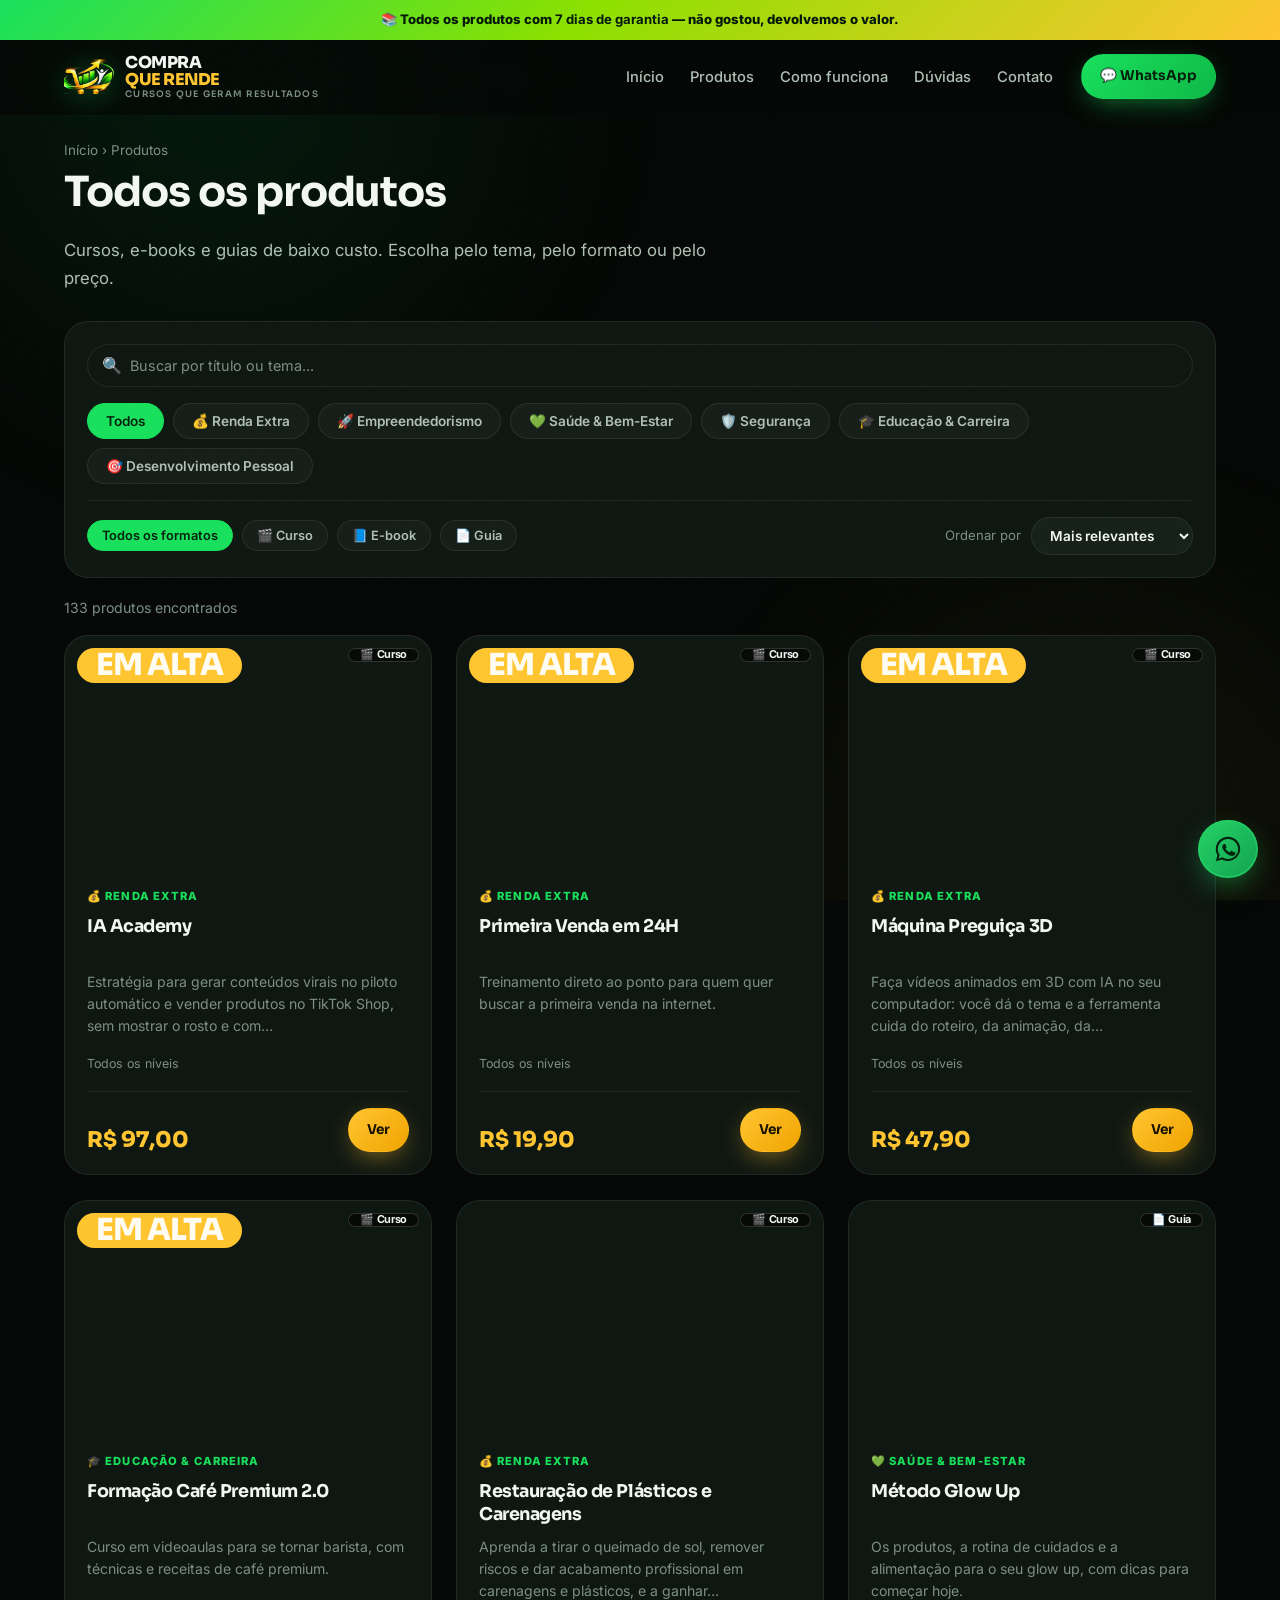
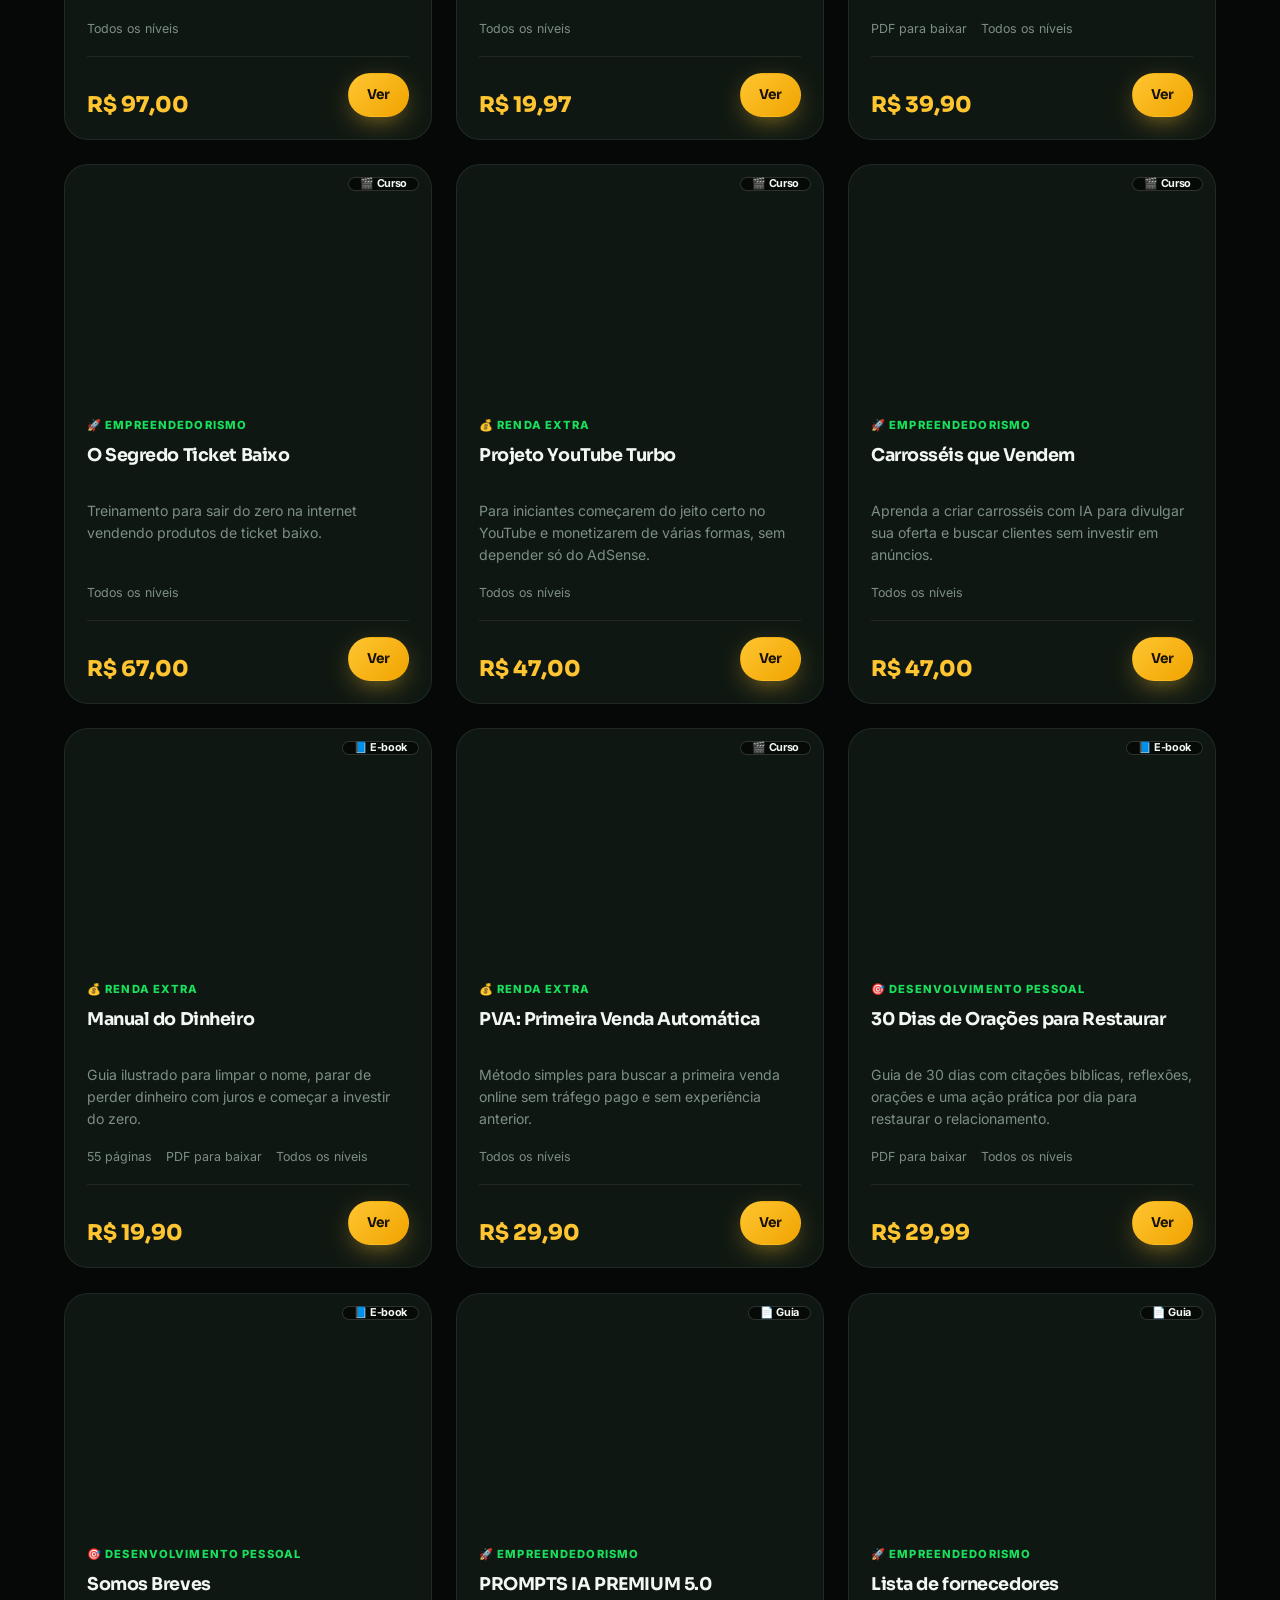
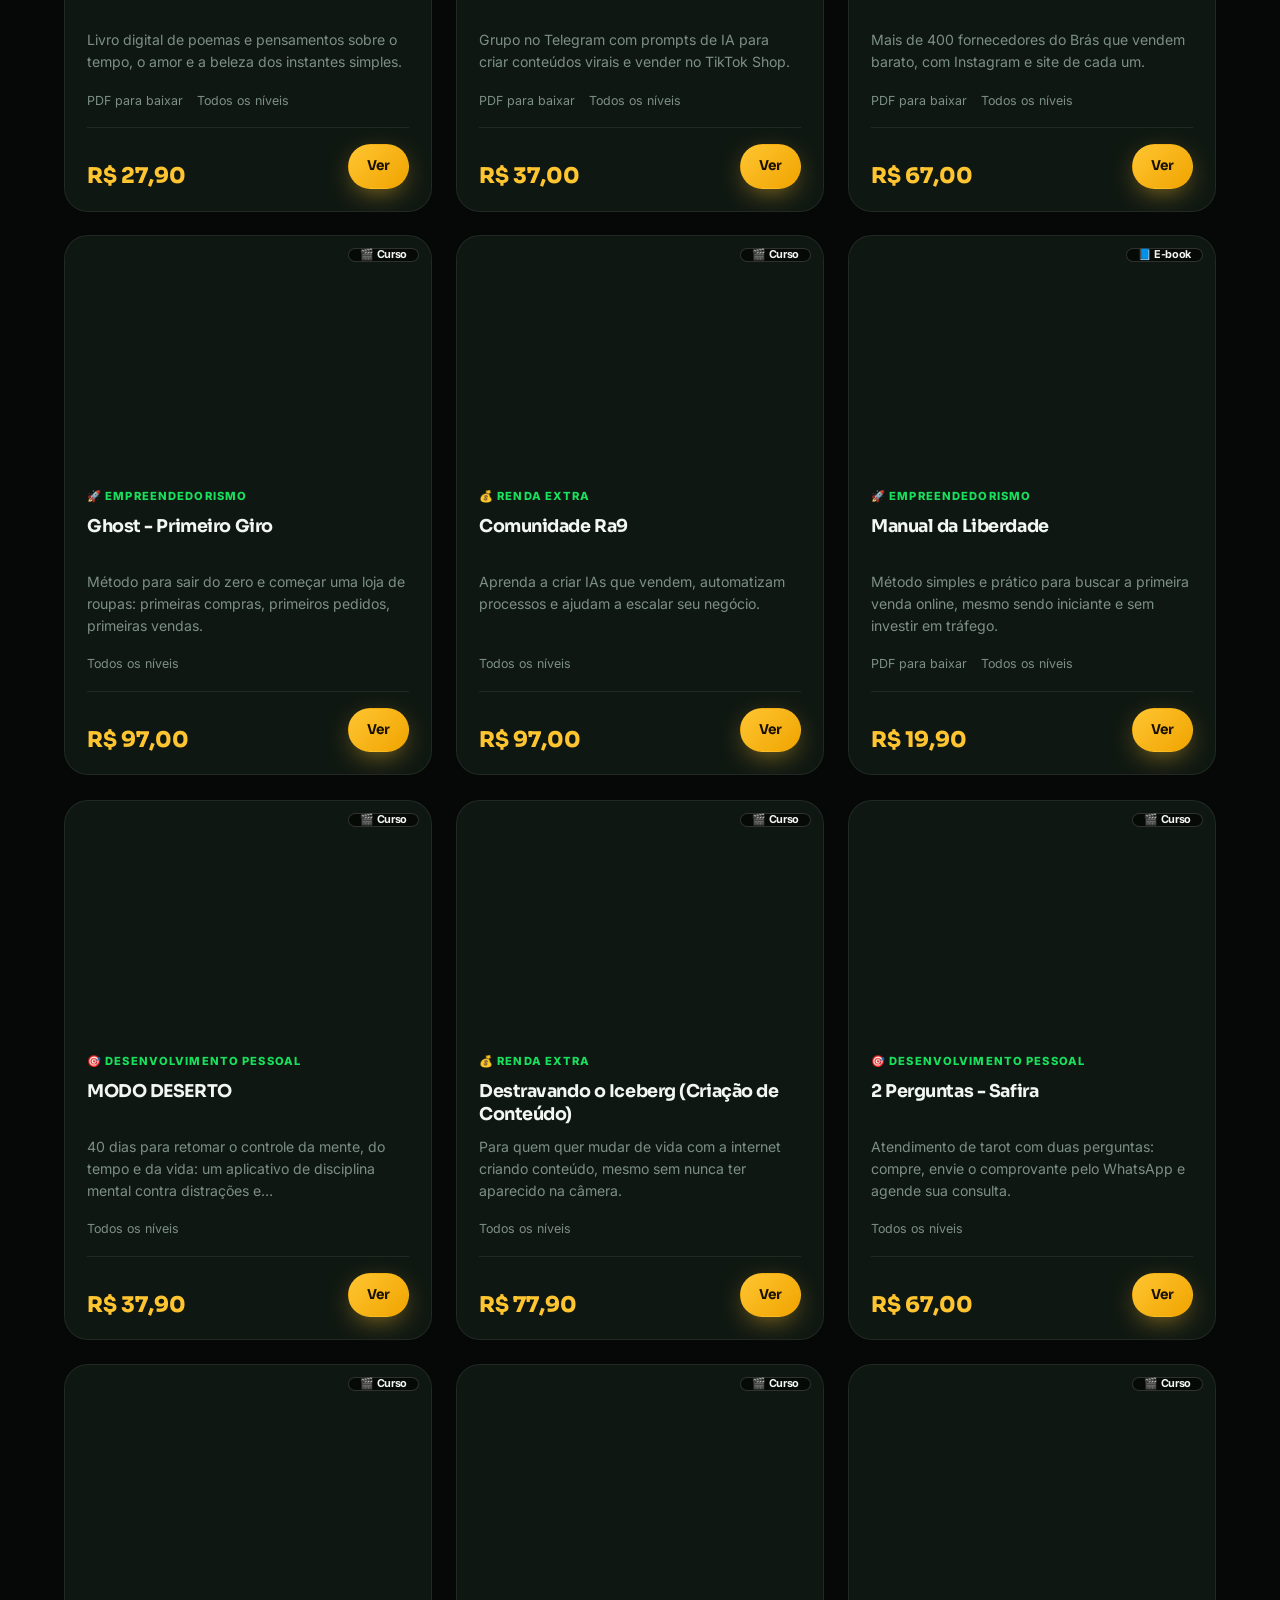
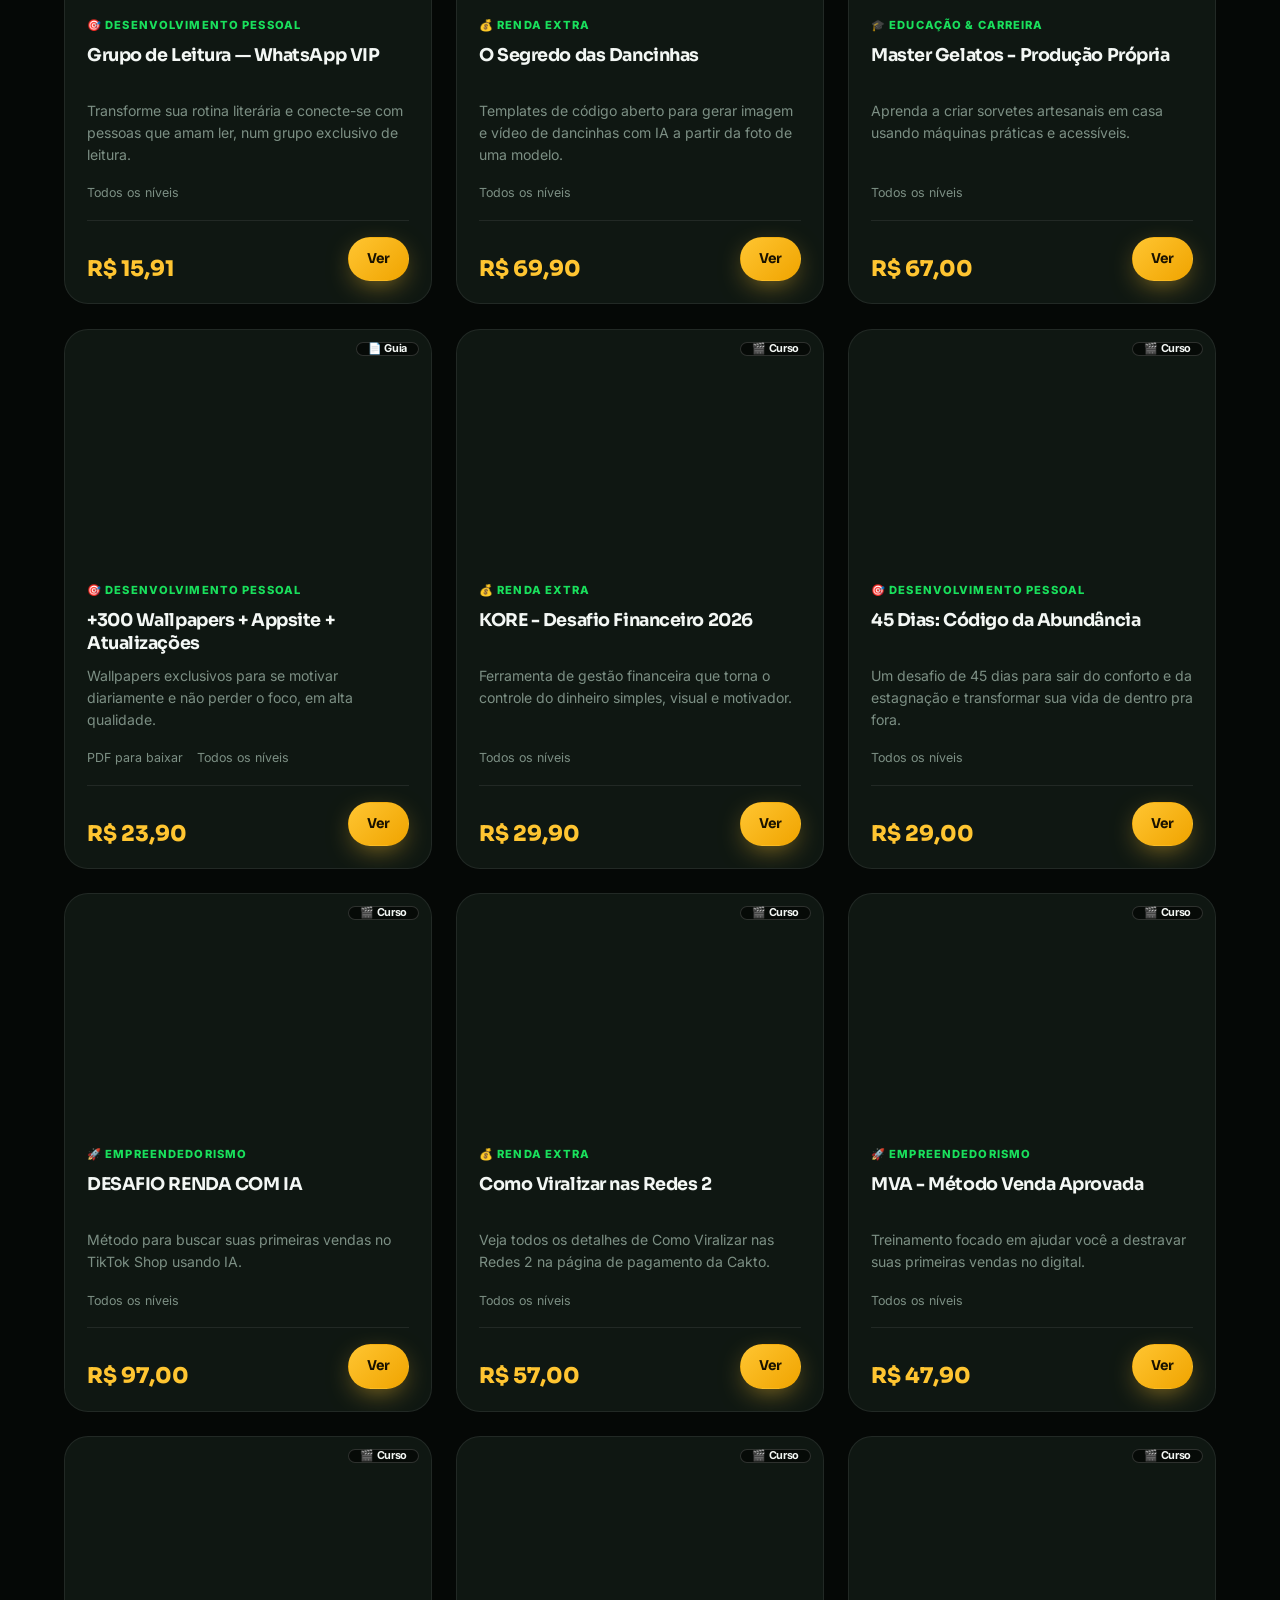
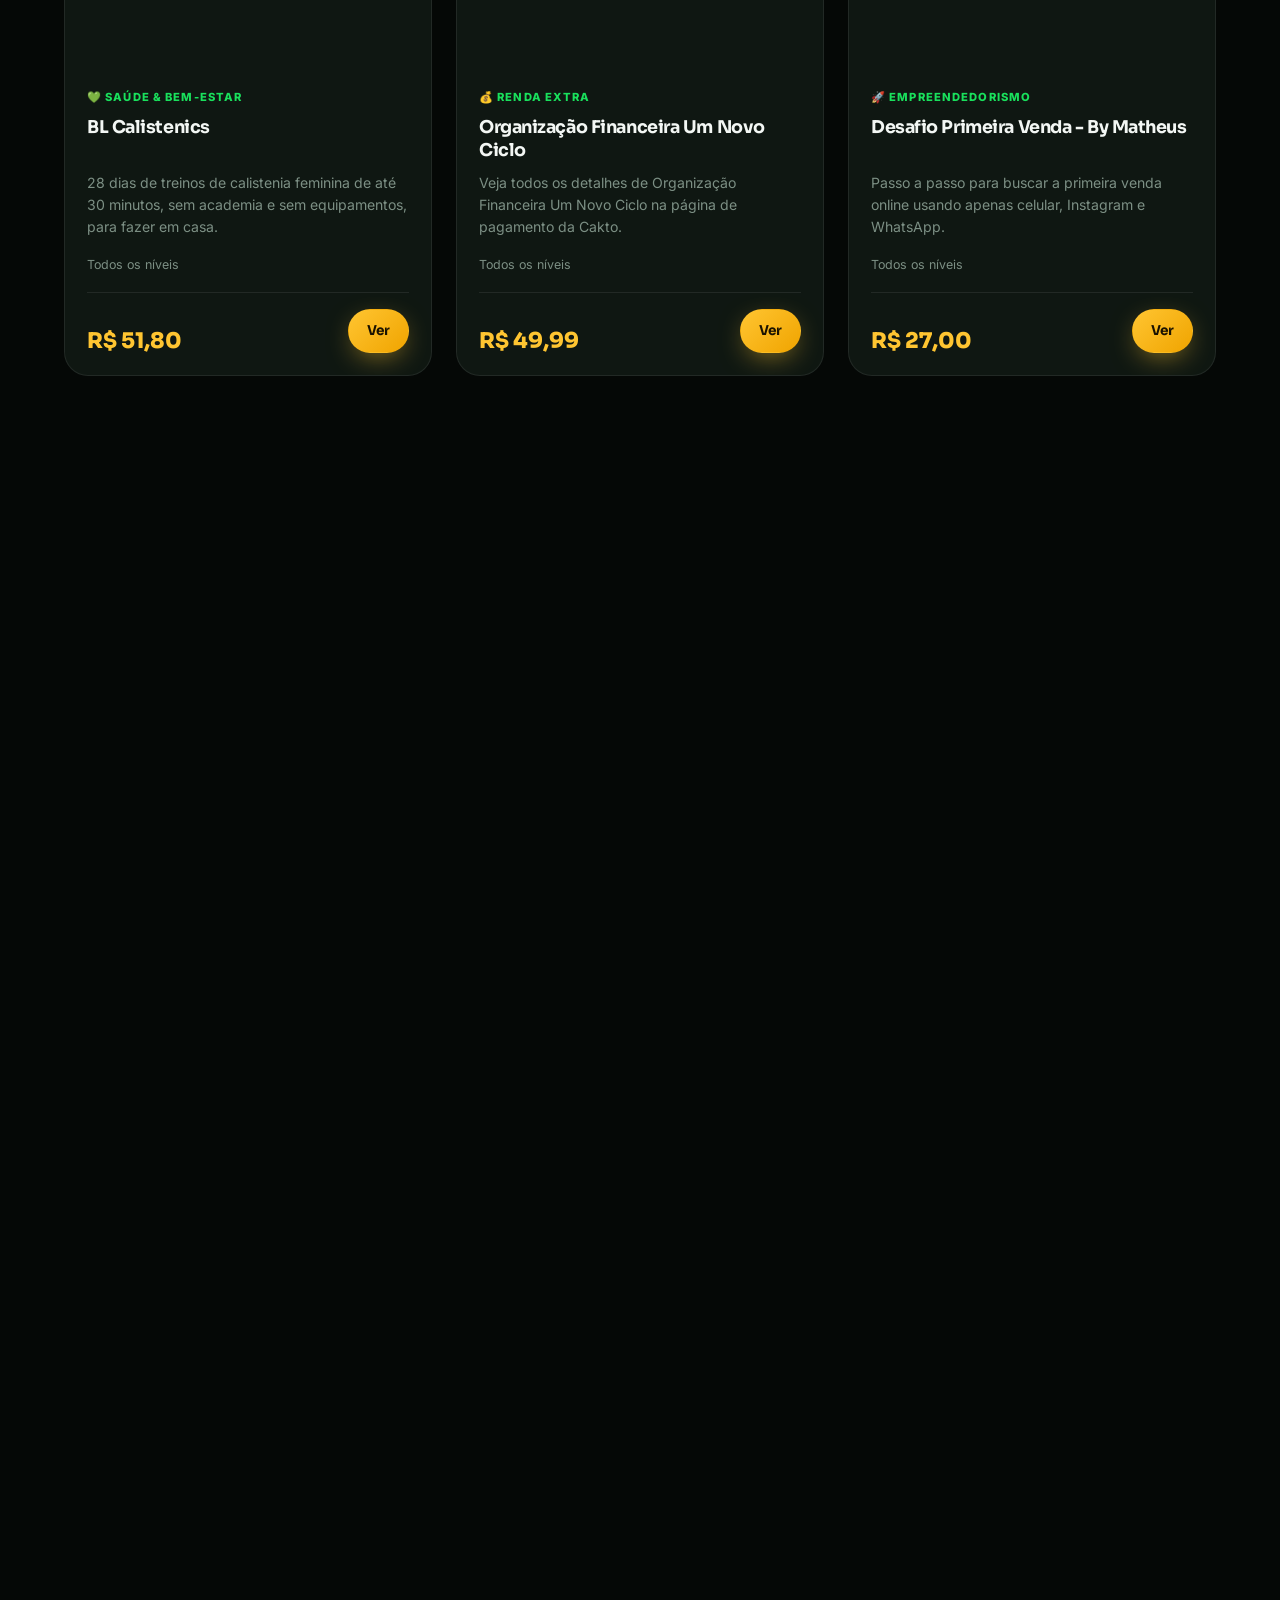
==== produtos.html @ 773e619d "Site Compra Que Rende Co-Authored-By: Claude Opus 5.5 <noreply@anthropic.com>" ====
<!DOCTYPE html>
<html lang="pt-BR">
<head>
<meta charset="UTF-8">
<meta name="viewport" content="width=device-width, initial-scale=1">
<title>Produtos — Cursos, e-books e guias a partir de R$ 9,90 | Compra Que Rende</title>
<meta name="description" content="Catálogo completo de infoprodutos de baixo custo: cursos online, e-books e guias sobre renda extra, empreendedorismo, saúde, segurança, educação e desenvolvimento pessoal.">
<meta name="keywords" content="compras, comprar curso online barato, e-book renda extra, infoproduto low ticket">
<meta name="theme-color" content="#050806">
<meta property="og:type" content="website">
<meta property="og:locale" content="pt_BR">
<meta property="og:site_name" content="Compra Que Rende">
<meta property="og:title" content="Produtos — Cursos, e-books e guias a partir de R$ 9,90">
<meta property="og:description" content="Catálogo completo de infoprodutos de baixo custo: renda extra, empreendedorismo, saúde, segurança, educação e desenvolvimento pessoal.">
<meta property="og:image" content="https://compraquerende.com.br/assets/img/og.jpg">
<meta property="og:image:width" content="1200">
<meta property="og:image:height" content="630">
<meta property="og:url" content="https://compraquerende.com.br/produtos">
<meta name="twitter:card" content="summary_large_image">
<meta name="twitter:title" content="Produtos — Cursos, e-books e guias a partir de R$ 9,90">
<meta name="twitter:description" content="Catálogo completo de infoprodutos de baixo custo: renda extra, empreendedorismo, saúde, segurança, educação e desenvolvimento pessoal.">
<meta name="twitter:image" content="https://compraquerende.com.br/assets/img/og.jpg">

<link rel="canonical" href="https://compraquerende.com.br/produtos">
<link rel="icon" href="assets/img/favicon.png">
<link rel="preconnect" href="https://fonts.googleapis.com">
<link rel="preconnect" href="https://fonts.gstatic.com" crossorigin>
<link href="https://fonts.googleapis.com/css2?family=Sora:wght@400;600;700;800&family=Inter:wght@400;500;600;700&display=swap" rel="stylesheet">
<link rel="stylesheet" href="assets/css/style.css">
<link rel="stylesheet" href="assets/css/effects.css">
</head>
<body>

<div class="aurora" aria-hidden="true"></div>
<div class="grain" aria-hidden="true"></div>
<div class="scroll-progress" aria-hidden="true"></div>

<div class="topbar">
  📚 Todos os produtos com <b>7 dias de garantia</b> — não gostou, devolvemos o valor.
</div>

<header class="header">
  <div class="container header__inner">
    <a class="logo" href="index.html">
      <svg class="logo__mark" viewBox="0 0 48 48" fill="none" aria-hidden="true">
        <defs>
          <linearGradient id="lgGp" x1="0" y1="0" x2="1" y2="1"><stop offset="0" stop-color="#2BFF6E"/><stop offset="1" stop-color="#0FB847"/></linearGradient>
          <linearGradient id="lgYp" x1="0" y1="0" x2="1" y2="1"><stop offset="0" stop-color="#FFE07A"/><stop offset="1" stop-color="#F0A400"/></linearGradient>
        </defs>
        <path d="M4 9h6l5.2 20.5h20.4l4.4-14.2H14.2" stroke="url(#lgYp)" stroke-width="3.4" stroke-linecap="round" stroke-linejoin="round"/>
        <circle cx="18.5" cy="38.5" r="3.4" fill="url(#lgYp)"/>
        <circle cx="33.5" cy="38.5" r="3.4" fill="url(#lgYp)"/>
        <rect x="19" y="21" width="3.6" height="6"  rx="1.4" fill="url(#lgGp)"/>
        <rect x="25" y="17" width="3.6" height="10" rx="1.4" fill="url(#lgGp)"/>
        <rect x="31" y="12" width="3.6" height="15" rx="1.4" fill="url(#lgGp)"/>
        <path d="M18 17.5 26 10l4.5 4.5L39 6" stroke="url(#lgGp)" stroke-width="3" stroke-linecap="round" stroke-linejoin="round"/>
        <path d="M32 5.5h7.5V13" stroke="url(#lgGp)" stroke-width="3" stroke-linecap="round" stroke-linejoin="round"/>
      </svg>
      <span class="logo__txt">COMPRA <b>QUE RENDE</b><i>cursos que geram resultados</i></span>
    </a>

    <nav class="nav">
      <a href="index.html">Início</a>
      <a href="produtos.html">Produtos</a>
      <a href="index.html#como-funciona">Como funciona</a>
      <a href="index.html#faq">Dúvidas</a>
      <a href="contato.html">Contato</a>
    </nav>

    <div class="header__actions">
      <a class="btn btn--primary btn--sm" id="ctaWhatsTopo" target="_blank" rel="noopener">💬 WhatsApp</a>
    </div>

    <button class="burger" aria-label="Abrir menu">&#9776;</button>
  </div>
</header>

<div class="mobile-menu">
  <a href="index.html">Início</a>
  <a href="produtos.html">Produtos</a>
  <a href="index.html#como-funciona">Como funciona</a>
  <a href="index.html#faq">Dúvidas</a>
  <a href="contato.html">Contato</a>
</div>

<main>
  <div class="container">
    <nav class="breadcrumb">
      <a href="index.html">Início</a> › <span>Produtos</span>
    </nav>

    <div class="sec-head" style="margin-bottom:28px">
      <h1 style="font-size:clamp(1.9rem,4vw,2.6rem)">Todos os produtos</h1>
      <p>Cursos, e-books e guias de baixo custo. Escolha pelo tema, pelo formato ou pelo preço.</p>
    </div>
  </div>

  <!-- ===== Barra de filtros ===== -->
  <div class="container">
    <div class="filtros">

      <div class="search">
        <span class="search__icon">🔍</span>
        <input type="search" id="busca" placeholder="Buscar por título ou tema..." aria-label="Buscar produto">
      </div>

      <div class="filtros__linha">
        <div class="chips" id="chipsCategoria"></div>
      </div>

      <div class="filtros__linha filtros__linha--fim">
        <div class="chips" id="chipsTipo"></div>
        <label class="ordenar">
          <span class="muted">Ordenar por</span>
          <select id="ordenar">
            <option value="relevancia">Mais relevantes</option>
            <option value="vendidos">Mais vendidos</option>
            <option value="menor-preco">Menor preço</option>
            <option value="maior-preco">Maior preço</option>
            <option value="avaliacao">Melhor avaliados</option>
          </select>
        </label>
      </div>

    </div>

    <div class="resultado-bar">
      <span id="contador" class="muted"></span>
      <button class="btn btn--ghost btn--sm" id="limpar" hidden>Limpar filtros</button>
    </div>
  </div>

  <!-- ===== Grade ===== -->
  <section class="section section--tight" style="padding-top:8px">
    <div class="container">
      <div class="grid" id="gridProdutos"></div>
    </div>
  </section>

  <!-- ===== Ajuda ===== -->
  <section class="section section--alt">
    <div class="container center">
      <h2>Não sabe qual escolher?</h2>
      <p class="muted" style="max-width:520px;margin:0 auto 24px">
        Me conta o que você procura pelo WhatsApp que eu te indico o produto certo — ou te digo se nenhum serve.
      </p>
      <a class="btn btn--primary btn--lg" id="ctaWhatsAjuda" target="_blank" rel="noopener">
        💬 Pedir uma indicação
      </a>
    </div>
  </section>
</main>

<footer class="footer">
  <div class="container">
    <div class="footer__bottom" style="border-top:none;padding-top:0">
      <span>© <span id="ano"></span> Compra Que Rende</span>
      <span>Pagamentos processados por <b class="gold-text">Cakto</b> 🔒</span>
    </div>
    <p class="footer__disclaimer" id="rodapeEndereco"></p>
  </div>
</footer>

<script src="assets/js/data.js"></script>
<script src="assets/js/conteudo.js"></script>
<script src="assets/js/app.js"></script>
<script>
function renderizarProdutos(){
/* =========================================================
   PÁGINA DE PRODUTOS
   Filtro por categoria, por formato, busca e ordenação.
   Aceita ?cat=renda e ?tipo=ebook vindos da home.
   ========================================================= */
document.getElementById('ano').textContent = new Date().getFullYear();

const params = new URLSearchParams(location.search);
let estado = {
  categoria: params.get('cat')  || 'todos',
  tipo:      params.get('tipo') || 'todos',
  termo:     params.get('q')    || '',
  ordem:     'relevancia'
};

if (estado.termo) document.getElementById('busca').value = estado.termo;

/* ---- Chips de categoria ---- */
document.getElementById('chipsCategoria').innerHTML = DB.categorias.map(c => `
  <button class="chip ${c.id === estado.categoria ? 'is-active' : ''}" data-cat="${esc(c.id)}">
    ${c.id === 'todos' ? '' : esc(c.icone) + ' '}${esc(c.nome)}
  </button>`).join('');

/* ---- Chips de formato ---- */
const TIPOS_LISTA = [{ id: 'todos', nome: 'Todos os formatos', icone: '' }]
  .concat(Object.entries(DB.tipos).map(([id, t]) => ({ id, nome: t.nome, icone: t.icone })));

document.getElementById('chipsTipo').innerHTML = TIPOS_LISTA.map(t => `
  <button class="chip chip--sm ${t.id === estado.tipo ? 'is-active' : ''}" data-tipo="${esc(t.id)}">
    ${esc(t.icone)} ${esc(t.nome)}
  </button>`).join('');

/* ---- Render ---- */
function render(){
  const lista = DB.ordenar(
    DB.filtrar(estado.categoria, estado.termo, estado.tipo),
    estado.ordem
  );

  const el = document.getElementById('gridProdutos');
  el.innerHTML = lista.length
    ? lista.map((p, i) => cardProduto(p, i)).join('')
    : `<div class="empty">
         <h3>Nenhum produto encontrado</h3>
         <p>Tente outra palavra, outro tema ou limpe os filtros.</p>
         <button class="btn btn--ghost" onclick="limparFiltros()">Limpar filtros</button>
       </div>`;

  document.getElementById('contador').textContent = lista.length === 1
    ? '1 produto encontrado'
    : `${lista.length} produtos encontrados`;

  const filtrando = estado.categoria !== 'todos' || estado.tipo !== 'todos' || estado.termo;
  document.getElementById('limpar').hidden = !filtrando;

  /* Mantém a URL compartilhável */
  const q = new URLSearchParams();
  if (estado.categoria !== 'todos') q.set('cat', estado.categoria);
  if (estado.tipo !== 'todos')      q.set('tipo', estado.tipo);
  if (estado.termo)                 q.set('q', estado.termo);
  history.replaceState(null, '', q.toString() ? `?${q}` : location.pathname);

  initReveal();
  initTilt();
}

/* Exposta no escopo global porque o botão do estado vazio é
   criado por innerHTML e chama pelo onclick. */
window.limparFiltros = function limparFiltros(){
  estado = { categoria: 'todos', tipo: 'todos', termo: '', ordem: estado.ordem };
  document.getElementById('busca').value = '';
  document.querySelectorAll('[data-cat]').forEach(c => c.classList.toggle('is-active', c.dataset.cat === 'todos'));
  document.querySelectorAll('[data-tipo]').forEach(c => c.classList.toggle('is-active', c.dataset.tipo === 'todos'));
  render();
};

/* ---- Eventos ---- */
document.getElementById('chipsCategoria').addEventListener('click', e => {
  const chip = e.target.closest('[data-cat]');
  if (!chip) return;
  document.querySelectorAll('[data-cat]').forEach(c => c.classList.remove('is-active'));
  chip.classList.add('is-active');
  estado.categoria = chip.dataset.cat;
  render();
});

document.getElementById('chipsTipo').addEventListener('click', e => {
  const chip = e.target.closest('[data-tipo]');
  if (!chip) return;
  document.querySelectorAll('[data-tipo]').forEach(c => c.classList.remove('is-active'));
  chip.classList.add('is-active');
  estado.tipo = chip.dataset.tipo;
  render();
});

document.getElementById('ordenar').addEventListener('change', e => {
  estado.ordem = e.target.value;
  render();
});

let debounce;
document.getElementById('busca').addEventListener('input', e => {
  clearTimeout(debounce);
  debounce = setTimeout(() => { estado.termo = e.target.value; render(); }, 250);
});

document.getElementById('limpar').addEventListener('click', limparFiltros);

/* ---- WhatsApp ---- */
document.getElementById('ctaWhatsTopo').href  = linkWhats();
document.getElementById('ctaWhatsAjuda').href = linkWhats('Olá! Estou vendo o catálogo e não sei qual produto escolher. Pode me ajudar?');
document.getElementById('rodapeEndereco').innerHTML =
  `${esc(CONTATO.endereco)} — ${esc(CONTATO.cidade)} · CEP ${esc(CONTATO.cep)}. ` +
  `Produtos comercializados e entregues pela plataforma Cakto, responsável pelo processamento ` +
  `dos pagamentos e pela entrega dos produtos, que são de produtores parceiros.`;

render();

/* Reaplica os textos do painel: quando o app.js rodou, a
   resposta do servidor ainda não tinha chegado. */
Site.aplicar();
}
</script>

<script type="module">
/* Busca catálogo e textos na API do servidor e só então desenha a
   página. Se o servidor estiver fora ou demorar, iniciar() devolve
   sem erro e a página abre com os dados de exemplo. */
import { iniciar } from './assets/js/api.js';
await iniciar();
renderizarProdutos();
</script>

</body>
</html>
---- assets/css/style.css ----
/* =========================================================
   COMPRA QUE RENDE — Design System
   Tema escuro. Cores tiradas do logo: preto + verde + dourado.
   Para adaptar, mexa só nas variáveis de :root.
   ========================================================= */

:root{
  /* --- Base escura --- */
  --bg:         #050806;
  --bg-2:       #0A100C;
  --surface:    #0F1712;
  --surface-2:  #16211A;
  --border:     rgba(255,255,255,.08);
  --border-2:   rgba(255,255,255,.16);

  /* --- Texto --- */
  --text:       #F3F7F4;
  --text-2:     #AFC0B6;
  --muted:      #7C8F84;

  /* --- Marca --- */
  --green:      #19E05C;
  --green-600:  #0FB847;
  --green-soft: rgba(25,224,92,.12);
  --gold:       #FFC531;
  --gold-600:   #F0A400;
  --gold-soft:  rgba(255,197,49,.12);
  --danger:     #FF5C5C;

  --grad-brand: linear-gradient(135deg, var(--green) 0%, #8BE000 45%, var(--gold) 100%);
  --grad-gold:  linear-gradient(135deg, var(--gold) 0%, var(--gold-600) 100%);
  --grad-green: linear-gradient(135deg, var(--green) 0%, var(--green-600) 100%);

  /* --- Tipografia --- */
  --font-head: 'Sora', system-ui, -apple-system, 'Segoe UI', sans-serif;
  --font-body: 'Inter', system-ui, -apple-system, 'Segoe UI', sans-serif;

  /* --- Formas --- */
  --r-sm: 10px;
  --r:    16px;
  --r-lg: 24px;
  --r-pill: 999px;

  --shadow:    0 10px 40px -12px rgba(0,0,0,.8);
  --shadow-lg: 0 30px 80px -24px rgba(0,0,0,.9);

  --maxw: 1200px;
  --gutter: 24px;
}

*,*::before,*::after{ box-sizing:border-box; }
html{ scroll-behavior:smooth; }

/* O atributo hidden vira display:none pela folha do NAVEGADOR, e
   qualquer display escrito aqui ganha dele. Quem escreve
   `.field-row{ display:grid }` nao imagina estar desligando o
   hidden de um elemento com essa classe - e o JavaScript continua
   marcando hidden=true achando que escondeu.

   Ja tinha acontecido: os campos de Aulas e Horas do painel ficavam
   na tela mesmo com e-book escolhido, porque #camposCurso e um
   .field-row. O !important e o que devolve ao atributo o sentido
   que ele anuncia. */
[hidden]{ display:none !important; }

body{
  margin:0;
  background:var(--bg);
  color:var(--text);
  font-family:var(--font-body);
  font-size:16px;
  line-height:1.65;
  -webkit-font-smoothing:antialiased;

  /* overflow-x:hidden no body transforma o body num container de
     rolagem, e isso QUEBRA position:sticky nos filhos — era o que
     estava desalinhando a caixa de compra na página de produto.
     overflow:clip corta igual, sem virar container de rolagem. */
  overflow-x:hidden;                     /* navegador antigo */
}
@supports (overflow: clip){
  /* Nos dois: o body sozinho nao basta, porque quem rola a pagina e o
     elemento html — um filho que vaza continua alargando a barra de
     rolagem horizontal. E clip, nao hidden, pelo motivo acima. */
  html, body{ overflow-x:clip; }       /* navegador atual */
}

img{ max-width:100%; display:block; }
a{ color:inherit; text-decoration:none; }
button{ font-family:inherit; }

h1,h2,h3,h4{
  font-family:var(--font-head);
  font-weight:700;
  line-height:1.15;
  letter-spacing:-.025em;
  margin:0 0 .5em;
}
h1{ font-size:clamp(2.2rem, 6vw, 4rem); }
h2{ font-size:clamp(1.8rem, 4.2vw, 2.85rem); }
h3{ font-size:clamp(1.15rem, 2.2vw, 1.5rem); }
p{ margin:0 0 1em; color:var(--text-2); }

.container{
  width:100%;
  max-width:var(--maxw);
  margin-inline:auto;
  padding-inline:var(--gutter);
}

.section{ padding-block:clamp(64px, 9vw, 120px); }
.section--tight{ padding-block:clamp(48px, 6vw, 80px); }
.section--alt{ background:var(--bg-2); border-block:1px solid var(--border); }

/* ---------- Utilitários ---------- */
.grad-text{
  background:var(--grad-brand);
  -webkit-background-clip:text; background-clip:text;
  color:transparent;
}
.gold-text{ color:var(--gold); }
.green-text{ color:var(--green); }
.muted{ color:var(--muted); }
.center{ text-align:center; }
.mx-auto{ margin-inline:auto; }
.maxw-720{ max-width:720px; }
.mb-0{ margin-bottom:0; }

/* ---------- Eyebrow ---------- */
.eyebrow{
  display:inline-flex; align-items:center; gap:8px;
  padding:6px 14px;
  border:1px solid rgba(25,224,92,.3);
  border-radius:var(--r-pill);
  background:var(--green-soft);
  color:#7BFFAB;
  font-size:.76rem; font-weight:700;
  letter-spacing:.08em; text-transform:uppercase;
  margin-bottom:20px;
}
.eyebrow .dot{
  width:6px; height:6px; border-radius:50%;
  background:var(--green);
  box-shadow:0 0 12px var(--green);
}

/* ---------- Botões ---------- */
.btn{
  display:inline-flex; align-items:center; justify-content:center; gap:10px;
  padding:14px 26px;
  border-radius:var(--r-pill);
  border:1px solid transparent;
  font-family:var(--font-head);
  font-weight:700; font-size:.95rem;
  cursor:pointer;
  transition:transform .18s ease, box-shadow .18s ease, background .18s ease, border-color .18s ease;
  white-space:nowrap;
}
.btn:hover{ transform:translateY(-2px); }
.btn:active{ transform:translateY(0); }

/* CTA de compra — dourado, como no logo */
.btn--buy{
  background:var(--grad-gold);
  color:#1A1200;
  box-shadow:0 8px 28px -8px rgba(255,197,49,.65);
}
.btn--buy:hover{ box-shadow:0 14px 40px -8px rgba(255,197,49,.85); }

/* CTA secundário — verde */
.btn--primary{
  background:var(--grad-green);
  color:#03210D;
  box-shadow:0 8px 28px -8px rgba(25,224,92,.6);
}
.btn--primary:hover{ box-shadow:0 14px 40px -8px rgba(25,224,92,.8); }

.btn--ghost{
  background:rgba(255,255,255,.04);
  border-color:var(--border-2);
  color:var(--text);
}
.btn--ghost:hover{ background:rgba(255,255,255,.09); }

.btn--outline-gold{
  background:transparent; border-color:var(--gold); color:var(--gold);
}
.btn--outline-gold:hover{ background:var(--gold-soft); }

.btn--sm{ padding:10px 18px; font-size:.85rem; }
.btn--lg{ padding:17px 34px; font-size:1.02rem; }
.btn--block{ width:100%; }

/* ---------- Topbar ---------- */
.topbar{
  background:var(--grad-brand);
  color:#04180A;
  text-align:center;
  font-size:.82rem; font-weight:800;
  padding:9px 16px;
}
.topbar a{ text-decoration:underline; text-underline-offset:3px; }

/* ---------- Header ---------- */
.header{
  position:sticky; top:0; z-index:60;
  background:rgba(5,8,6,.7);
  backdrop-filter:blur(16px);
  -webkit-backdrop-filter:blur(16px);
  border-bottom:1px solid transparent;
  transition:border-color .25s ease, background .25s ease;
}
.header.is-stuck{ border-bottom-color:var(--border); background:rgba(5,8,6,.94); }
.header__inner{ display:flex; align-items:center; gap:28px; height:74px; }

.logo{ display:flex; align-items:center; gap:11px; }
.logo__mark{
  width:38px; height:38px; flex-shrink:0;
  filter:drop-shadow(0 4px 12px rgba(25,224,92,.4));
}
/* Versão com o PNG real do cliente (trocado por initLogo) */
/* O símbolo real é mais largo que alto (carrinho deitado),
   então a caixa acompanha essa proporção em vez de ser quadrada. */
.logo__mark--img{
  width:50px; height:36px;
  object-fit:contain; object-position:left center;
  filter:drop-shadow(0 4px 14px rgba(25,224,92,.35));
}
.logo__txt{
  font-family:var(--font-head);
  font-weight:800; font-size:1.02rem;
  line-height:1.05; letter-spacing:-.03em;
  text-transform:uppercase;
}
.logo__txt b{ display:block; color:var(--gold); font-weight:800; }
.logo__txt i{
  display:block; font-style:normal;
  font-size:.56rem; font-weight:600; letter-spacing:.14em;
  color:var(--muted); margin-top:2px;
}

.nav{ display:flex; gap:26px; margin-left:auto; }
.nav a{ font-size:.92rem; font-weight:500; color:var(--text-2); transition:color .18s ease; }
.nav a:hover{ color:var(--green); }
.header__actions{ display:flex; align-items:center; gap:12px; }

.burger{
  display:none;
  width:42px; height:42px;
  border-radius:var(--r-sm);
  background:rgba(255,255,255,.05);
  border:1px solid var(--border);
  color:var(--text);
  cursor:pointer; font-size:1.2rem;
}

.mobile-menu{
  position:fixed; inset:74px 0 0 0; z-index:55;
  background:var(--bg);
  padding:28px var(--gutter);
  display:none; flex-direction:column; gap:6px;
  overflow-y:auto;
}
.mobile-menu.is-open{ display:flex; }
.mobile-menu a{
  padding:15px 0; border-bottom:1px solid var(--border);
  font-family:var(--font-head); font-weight:600; font-size:1.1rem;
}
.mobile-menu .btn{ margin-top:18px; }

/* ---------- Hero ---------- */
.hero{ position:relative; padding-block:clamp(52px,8vw,100px); overflow:hidden; }
.hero__glow{
  position:absolute; pointer-events:none;
  width:1000px; height:900px; border-radius:50%;
  top:-460px; left:50%; transform:translateX(-50%);
  background:radial-gradient(circle, rgba(25,224,92,.22) 0%, rgba(255,197,49,.08) 42%, transparent 66%);
  filter:blur(24px);
}
.hero__grid{
  display:grid; grid-template-columns:1.05fr .95fr;
  gap:clamp(32px,5vw,72px); align-items:center;
  position:relative; z-index:1;
}
.hero h1{ margin-bottom:22px; }
.hero__sub{ font-size:clamp(1rem,1.6vw,1.15rem); color:var(--text-2); max-width:520px; margin-bottom:32px; }
.hero__cta{ display:flex; flex-wrap:wrap; gap:14px; margin-bottom:34px; }

.hero__proof{ display:flex; gap:34px; flex-wrap:wrap; padding-top:28px; border-top:1px solid var(--border); }
.stat__num{ font-family:var(--font-head); font-weight:800; font-size:1.8rem; line-height:1; margin-bottom:6px; }
.stat__label{ font-size:.79rem; color:var(--muted); }

.hero__visual{ position:relative; }
.hero-card{
  background:linear-gradient(160deg, var(--surface-2), var(--surface));
  border:1px solid var(--border-2);
  border-radius:var(--r-lg);
  padding:24px;
  box-shadow:var(--shadow-lg);
}
.hero-card__thumb{
  position:relative;
  aspect-ratio:16/10; border-radius:var(--r);
  display:grid; place-items:center;
  margin-bottom:18px; overflow:hidden;
  background:linear-gradient(140deg,#0B2415,#12180A);
  background-size:cover; background-position:center;
}

/* Luz colorida girando devagar atrás do conteúdo */
.hero-card__thumb::before{
  content:""; position:absolute; inset:-45%;
  background:conic-gradient(from 0deg,
    transparent 0deg, var(--green) 55deg, transparent 130deg,
    var(--gold) 200deg, transparent 280deg, var(--green) 340deg, transparent 360deg);
  filter:blur(30px);
  opacity:.6;
  animation:thumbGira 16s linear infinite;
}

/* Duas manchas que passeiam em ritmo diferente, para o fundo
   nunca repetir exatamente o mesmo quadro */
.hero-card__thumb::after{
  content:""; position:absolute; inset:0;
  background:
    radial-gradient(circle at 28% 26%, rgba(25,224,92,.42), transparent 52%),
    radial-gradient(circle at 74% 78%, rgba(255,197,49,.38), transparent 52%);
  animation:thumbFlutua 11s ease-in-out infinite alternate;
}

/* O conteúdo fica acima das duas camadas */
.hero-card__thumb > *{ position:relative; z-index:2; }

.hero-card__thumb span{
  font-family:var(--font-head); font-weight:800;
  font-size:2.2rem; text-align:center; padding:0 18px;
  line-height:1.1; letter-spacing:-.03em;
  text-shadow:0 2px 18px rgba(0,0,0,.55);
}

@keyframes thumbGira{ to{ transform:rotate(360deg); } }
@keyframes thumbFlutua{
  0%   { transform:translate(0,0) scale(1); }
  50%  { transform:translate(6%,-5%) scale(1.12); }
  100% { transform:translate(-5%,4%) scale(1.04); }
}

/* Se a capa real do produto estiver cadastrada, ela aparece e as
   luzes ficam só como brilho por cima */
.hero-card__thumb.tem-capa::before{ opacity:.28; }
.hero-card__thumb.tem-capa::after{ opacity:.45; }

@media (prefers-reduced-motion:reduce){
  .hero-card__thumb::before,
  .hero-card__thumb::after{ animation:none; }
}
.hero-card__row{ display:flex; align-items:center; justify-content:space-between; gap:12px; }
.hero-card__price{ font-family:var(--font-head); font-weight:800; font-size:1.4rem; color:var(--gold); }

.float-badge{
  position:absolute;
  display:flex; align-items:center; gap:10px;
  background:rgba(15,23,18,.92);
  backdrop-filter:blur(10px);
  border:1px solid var(--border-2);
  border-radius:var(--r);
  padding:12px 16px;
  box-shadow:var(--shadow);
  font-size:.82rem; font-weight:700;
}
.float-badge--a{ top:-18px; right:-10px; }
.float-badge--b{ bottom:-22px; left:-20px; }
.float-badge i{ font-style:normal; font-size:1.1rem; }

/* ---------- Frase de posicionamento no hero ---------- */
.promessa{
  margin:0; padding:18px 22px;
  border-left:3px solid var(--gold);
  background:var(--gold-soft);
  border-radius:0 var(--r) var(--r) 0;
  font-family:var(--font-head);
  font-size:.98rem; font-weight:600; font-style:italic;
  line-height:1.5; color:var(--text);
  max-width:520px;
}

/* ---------- Grade de categorias (navegação marketplace) ---------- */
.cat-grid{
  display:grid; gap:16px;
  grid-template-columns:repeat(auto-fit, minmax(160px,1fr));
}
.cat-card{
  display:flex; flex-direction:column; align-items:center; gap:6px;
  padding:26px 18px; text-align:center;
  background:var(--surface);
  border:1px solid var(--border);
  border-radius:var(--r-lg);
  transition:transform .2s ease, border-color .2s ease, background .2s ease;
}
.cat-card:hover{
  transform:translateY(-4px);
  border-color:rgba(25,224,92,.4);
  background:var(--surface-2);
}
.cat-card__ico{
  font-size:1.9rem; line-height:1;
  width:56px; height:56px; margin-bottom:6px;
  display:grid; place-items:center;
  border-radius:16px;
  background:var(--green-soft);
  border:1px solid rgba(25,224,92,.22);
}
.cat-card__nome{
  font-family:var(--font-head); font-weight:700;
  font-size:.95rem; line-height:1.25;
}
.cat-card__qtd{ font-size:.76rem; color:var(--muted); }

/* ---------- Pilares (do logo) ---------- */
.pillars{
  display:grid; grid-template-columns:repeat(4,1fr);
  gap:1px; background:var(--border);
  border-block:1px solid var(--border);
}
.pillar{
  background:var(--bg-2);
  padding:26px 22px;
  text-align:center;
}
.pillar__ico{
  width:46px; height:46px; margin:0 auto 12px;
  border-radius:12px;
  display:grid; place-items:center;
  background:var(--gold-soft);
  border:1px solid rgba(255,197,49,.3);
  font-size:1.25rem;
}
.pillar h4{ font-size:.92rem; margin:0 0 4px; text-transform:uppercase; letter-spacing:.04em; }
.pillar p{ font-size:.78rem; margin:0; color:var(--muted); }

/* ---------- Cabeçalho de seção ---------- */
.sec-head{ max-width:660px; margin-bottom:48px; }
.sec-head.center{ margin-inline:auto; }
.sec-head p{ font-size:1.05rem; margin-bottom:0; }

/* ---------- Filtros ---------- */
.catalog-bar{
  display:flex; flex-wrap:wrap; gap:14px;
  align-items:center; justify-content:space-between;
  margin-bottom:32px;
}
.chips{ display:flex; flex-wrap:wrap; gap:9px; }
.chip{
  padding:9px 18px; border-radius:var(--r-pill);
  border:1px solid var(--border);
  background:rgba(255,255,255,.03);
  color:var(--text-2);
  font-size:.85rem; font-weight:600;
  cursor:pointer; transition:all .18s ease;
}
.chip:hover{ border-color:var(--border-2); color:var(--text); }
.chip.is-active{ background:var(--green); border-color:var(--green); color:#03210D; }

.search{ position:relative; flex:1 1 240px; max-width:310px; }
.search input{
  width:100%; padding:12px 16px 12px 42px;
  border-radius:var(--r-pill);
  border:1px solid var(--border);
  background:var(--surface); color:var(--text);
  font-family:inherit; font-size:.9rem; outline:none;
  transition:border-color .18s ease;
}
.search input:focus{ border-color:var(--green); }
.search input::placeholder{ color:var(--muted); }
.search__icon{ position:absolute; left:15px; top:50%; transform:translateY(-50%); color:var(--muted); pointer-events:none; }

/* ---------- Barra de filtros da página Produtos ---------- */
.filtros{
  display:grid; gap:16px;
  padding:22px;
  background:var(--surface);
  border:1px solid var(--border);
  border-radius:var(--r-lg);
  margin-bottom:18px;
}
.filtros .search{ max-width:none; flex:none; }
.filtros__linha{ display:flex; flex-wrap:wrap; gap:12px; align-items:center; }
.filtros__linha--fim{
  justify-content:space-between;
  padding-top:16px; border-top:1px solid var(--border);
}
.chip--sm{ padding:7px 14px; font-size:.8rem; }

.ordenar{ display:flex; align-items:center; gap:10px; flex-shrink:0; }
.ordenar span{ font-size:.82rem; white-space:nowrap; }
.ordenar select{
  padding:9px 14px; border-radius:var(--r-pill);
  border:1px solid var(--border);
  background:var(--surface-2); color:var(--text);
  font-family:inherit; font-size:.85rem; font-weight:600;
  cursor:pointer; outline:none;
}
.ordenar select:focus{ border-color:var(--green); }

.resultado-bar{
  display:flex; align-items:center; justify-content:space-between;
  gap:12px; flex-wrap:wrap;
  font-size:.88rem; margin-bottom:8px;
}

/* ---------- Cards de produto ---------- */
.grid{ display:grid; grid-template-columns:repeat(auto-fill, minmax(290px,1fr)); gap:24px; }

.card{
  display:flex; flex-direction:column;
  background:var(--surface);
  border:1px solid var(--border);
  border-radius:var(--r-lg);
  overflow:hidden;
  transition:transform .22s ease, border-color .22s ease, box-shadow .22s ease;
}
.card:hover{ transform:translateY(-5px); border-color:rgba(25,224,92,.35); box-shadow:var(--shadow-lg); }
.card__media{ aspect-ratio:16/10; position:relative; display:grid; place-items:center; overflow:hidden; }
.card__media span{
  font-family:var(--font-head); font-weight:800;
  font-size:1.9rem; color:rgba(255,255,255,.95);
  text-align:center; padding:0 18px; line-height:1.1; letter-spacing:-.03em;
}
.card__badge{
  position:absolute; top:12px; left:12px;
  padding:5px 12px; border-radius:var(--r-pill);
  background:rgba(5,8,6,.8); backdrop-filter:blur(8px);
  border:1px solid var(--border-2);
  font-size:.68rem; font-weight:800;
  letter-spacing:.07em; text-transform:uppercase;
}
.card__badge--hot{ background:var(--gold); border-color:transparent; color:#1A1200; }
.card__badge--new{ background:var(--green); border-color:transparent; color:#03210D; }

/* Tipo do produto (Curso / E-book / Guia) — canto direito da capa */
.card__tipo{
  position:absolute; top:12px; right:12px; z-index:2;
  padding:5px 11px; border-radius:var(--r-pill);
  background:rgba(5,8,6,.82); backdrop-filter:blur(8px);
  border:1px solid var(--border-2);
  font-size:.68rem !important; font-weight:700 !important;
  letter-spacing:.03em;
  font-family:var(--font-body) !important;
  color:var(--text) !important;
  padding-inline:11px !important;
}

.card__body{ padding:22px; display:flex; flex-direction:column; flex:1; }
.card__cat{ font-size:.7rem; font-weight:800; letter-spacing:.1em; text-transform:uppercase; color:var(--green); margin-bottom:10px; }

/* min-height de 2 linhas: com títulos de tamanhos diferentes, sem
   isso a descrição de cada card começa numa altura e a grade fica
   desencontrada. */
.card__title{
  font-family:var(--font-head); font-weight:700;
  font-size:1.1rem; line-height:1.3;
  margin:0 0 10px;
  min-height:2.6em;
}

/* Corta em 3 linhas para os cards ficarem parelhos.
   O texto completo continua na página do produto. */
.card__desc{
  font-size:.88rem; line-height:1.55; color:var(--muted);
  margin-bottom:18px; flex:1;
  display:-webkit-box; -webkit-line-clamp:3; -webkit-box-orient:vertical;
  overflow:hidden;
}

.card__meta{
  display:flex; gap:7px 14px; flex-wrap:wrap; align-items:center;
  font-size:.78rem; color:var(--muted);
  padding-bottom:16px; margin-bottom:16px;
  border-bottom:1px solid var(--border);
  min-height:2.9em;
}

/* flex-end: o preço pode ter 1, 2 ou 3 linhas (de / por / desconto).
   Alinhando pela base, o botão fica sempre na mesma altura. */
.card__foot{ display:flex; align-items:flex-end; justify-content:space-between; gap:12px; }
.price{ display:flex; flex-direction:column; gap:1px; min-width:0; }
.price__old{ font-size:.78rem; color:var(--muted); text-decoration:line-through; line-height:1.3; }
.price__now{ font-family:var(--font-head); font-weight:800; font-size:1.35rem; color:var(--gold); line-height:1.2; }
.price__now small{ font-size:.7rem; font-weight:600; color:var(--muted); }
.price small{ font-size:.72rem; font-weight:600; line-height:1.3; }
.card__foot .btn{ flex-shrink:0; }

.empty{
  grid-column:1/-1; text-align:center; padding:64px 20px;
  color:var(--muted);
  border:1px dashed var(--border-2); border-radius:var(--r-lg);
}

/* ---------- Passos ---------- */
.steps{ display:grid; grid-template-columns:repeat(auto-fit, minmax(260px,1fr)); gap:24px; }
.step{ background:var(--surface); border:1px solid var(--border); border-radius:var(--r-lg); padding:30px 26px; }
.step__n{
  width:46px; height:46px; border-radius:13px;
  background:var(--green-soft); border:1px solid rgba(25,224,92,.32);
  display:grid; place-items:center;
  font-family:var(--font-head); font-weight:800; color:var(--green);
  margin-bottom:18px;
}
.step h3{ font-size:1.1rem; margin-bottom:8px; }
.step p{ font-size:.92rem; margin-bottom:0; }

/* ---------- Depoimentos ---------- */
.testimonials{ display:grid; grid-template-columns:repeat(auto-fit, minmax(300px,1fr)); gap:24px; }
.quote{
  background:linear-gradient(165deg, var(--surface-2), var(--surface));
  border:1px solid var(--border);
  border-radius:var(--r-lg);
  padding:28px; display:flex; flex-direction:column;
}
.stars{ color:var(--gold); font-size:.95rem; letter-spacing:2px; margin-bottom:14px; }
.quote p{ font-size:.96rem; color:var(--text); flex:1; }
.quote__who{ display:flex; align-items:center; gap:12px; margin-top:18px; }
.avatar{
  width:42px; height:42px; border-radius:50%;
  display:grid; place-items:center;
  font-family:var(--font-head); font-weight:800; font-size:.9rem;
  color:#03210D; flex-shrink:0;
}
.quote__name{ font-weight:600; font-size:.9rem; }
.quote__role{ font-size:.78rem; color:var(--muted); }

/* ---------- Autoridade ---------- */
.about{ display:grid; grid-template-columns:.85fr 1.15fr; gap:clamp(28px,5vw,64px); align-items:center; }
.about__photo{
  aspect-ratio:4/5; border-radius:var(--r-lg);
  background:
    radial-gradient(circle at 30% 25%, rgba(25,224,92,.4), transparent 58%),
    radial-gradient(circle at 75% 80%, rgba(255,197,49,.3), transparent 55%),
    linear-gradient(160deg,#0C2013,#141A0B);
  border:1px solid var(--border-2);
  display:grid; place-items:center;
  font-family:var(--font-head); font-weight:800; font-size:4rem;
  color:rgba(255,255,255,.14);
  overflow:hidden;
}
/* Quando o logo real do cliente está disponível, ele entra aqui */
.about__photo.has-logo{
  aspect-ratio:1/1;
  padding:34px;
  font-size:0;
}
.about__photo.has-logo img{
  width:100%; height:100%;
  object-fit:contain;
  filter:drop-shadow(0 12px 32px rgba(0,0,0,.6));
}
.about ul{ list-style:none; padding:0; margin:22px 0 28px; display:grid; gap:13px; }
.about li{
  display:grid; grid-template-columns:20px 1fr; gap:12px;
  align-items:start;
  font-size:.96rem; line-height:1.55; color:var(--text-2);
}
.about li i{ color:var(--green); font-style:normal; line-height:1.55; text-align:center; }

/* ---------- FAQ ---------- */
.faq{ max-width:780px; margin-inline:auto; display:grid; gap:12px; }
.faq__item{ background:var(--surface); border:1px solid var(--border); border-radius:var(--r); overflow:hidden; transition:border-color .2s ease; }
.faq__item.is-open{ border-color:rgba(25,224,92,.35); }
.faq__q{
  width:100%; text-align:left; padding:20px 24px;
  background:none; border:none; color:var(--text);
  font-family:var(--font-head); font-weight:600; font-size:1rem;
  cursor:pointer; display:flex; align-items:center; justify-content:space-between; gap:16px;
}
.faq__q i{ font-style:normal; color:var(--green); font-size:1.35rem; transition:transform .25s ease; flex-shrink:0; }
.faq__item.is-open .faq__q i{ transform:rotate(45deg); }
.faq__a{ max-height:0; overflow:hidden; transition:max-height .3s ease; }
.faq__a p{ padding:0 24px 20px; margin:0; font-size:.94rem; }

/* ---------- CTA final ---------- */
.cta-final{
  background:
    radial-gradient(circle at 50% 0%, rgba(25,224,92,.18), transparent 60%),
    radial-gradient(circle at 50% 100%, rgba(255,197,49,.1), transparent 55%),
    var(--bg-2);
  border-block:1px solid var(--border);
  text-align:center;
}

/* ---------- Footer ---------- */
.footer{ background:var(--bg-2); padding-block:56px 32px; }
.footer__grid{ display:grid; grid-template-columns:1.4fr repeat(3,1fr); gap:36px; margin-bottom:40px; }
.footer h4{ font-size:.76rem; letter-spacing:.11em; text-transform:uppercase; color:var(--muted); margin-bottom:16px; }
.footer ul{ list-style:none; padding:0; margin:0; display:grid; gap:10px; }
.footer a{ font-size:.9rem; color:var(--text-2); transition:color .18s ease; }
.footer a:hover{ color:var(--green); }
.footer__bottom{
  border-top:1px solid var(--border); padding-top:24px;
  display:flex; flex-wrap:wrap; gap:12px;
  align-items:center; justify-content:space-between;
  font-size:.82rem; color:var(--muted);
}
.footer__disclaimer{ font-size:.77rem; color:var(--muted); max-width:760px; margin-top:14px; line-height:1.6; }

/* =========================================================
   PÁGINA DE PRODUTO
   ========================================================= */
.breadcrumb{ font-size:.84rem; color:var(--muted); padding-block:24px 8px; }
.breadcrumb a:hover{ color:var(--green); }

.pdp{ display:grid; grid-template-columns:1.15fr .85fr; gap:clamp(28px,4vw,56px); align-items:start; padding-block:32px 72px; }
.pdp__media{
  aspect-ratio:16/10; border-radius:var(--r-lg);
  display:grid; place-items:center;
  border:1px solid var(--border-2);
  margin-bottom:28px; overflow:hidden;
}
.pdp__media span{ font-family:var(--font-head); font-weight:800; font-size:clamp(1.6rem,4vw,2.8rem); text-align:center; padding:0 24px; letter-spacing:-.03em; }
.pdp h1{ font-size:clamp(1.9rem,4vw,2.8rem); margin-bottom:16px; }
.pdp__lead{ font-size:1.05rem; }

/* .glow-border (effects.css) declara position:relative e, como aquele
   arquivo carrega DEPOIS, vencia o sticky daqui por ordem — mesma
   especificidade. Aí o top:90px deixava de ser âncora de rolagem e
   virava deslocamento fixo para baixo, desalinhando a caixa da foto.
   A regra .pdp__box.glow-border logo abaixo resolve por especificidade. */
.pdp__box{
  /* 74px do cabeçalho fixo + 16px de respiro */
  position:sticky; top:90px;
  align-self:start;
  background:linear-gradient(165deg, var(--surface-2), var(--surface));
  border:1px solid var(--border-2);
  border-radius:var(--r-lg);
  padding:28px; box-shadow:var(--shadow-lg);
}
/* Dois nomes de classe = especificidade maior que .glow-border sozinho */
.pdp__box.glow-border{ position:sticky; }
.pdp__price{ display:flex; align-items:baseline; gap:10px; flex-wrap:wrap; margin-bottom:6px; }
.pdp__price .now{ font-family:var(--font-head); font-weight:800; font-size:2.3rem; color:var(--gold); line-height:1; }
.pdp__price .old{ color:var(--muted); text-decoration:line-through; font-size:1rem; }
.pdp__installment{ font-size:.88rem; color:var(--muted); margin-bottom:22px; }

/* Lista de benefícios — o ✓ ocupa largura fixa para o texto
   das várias linhas começar todo na mesma coluna. */
.pdp__box ul{
  list-style:none; padding:0;
  margin:24px 0 0;
  display:grid; gap:12px;
  border-top:1px solid var(--border);
  padding-top:22px;
}
.pdp__box li{
  display:grid; grid-template-columns:18px 1fr; gap:10px;
  align-items:start;
  font-size:.88rem; line-height:1.5; color:var(--text-2);
}
.pdp__box li i{
  font-style:normal; color:var(--green);
  line-height:1.5; text-align:center;
}
.pdp__secure{ margin-top:20px; padding-top:18px; border-top:1px solid var(--border); font-size:.77rem; line-height:1.6; color:var(--muted); text-align:center; }

.modules{ display:grid; gap:12px; margin-top:28px; }
.module{
  background:var(--surface); border:1px solid var(--border);
  border-radius:var(--r); padding:20px 22px;
  display:grid; grid-template-columns:36px 1fr; gap:16px;
  align-items:start;
  transition:border-color .2s ease;
}
.module:hover{ border-color:rgba(255,197,49,.3); }
.module__n{
  font-family:var(--font-head); font-weight:800;
  color:var(--gold); font-size:.95rem;
  line-height:1.35;   /* casa com a linha de base do título ao lado */
}
.module h4{ font-size:1rem; line-height:1.35; margin:0 0 5px; font-family:var(--font-head); }
.module p{ font-size:.88rem; line-height:1.55; margin:0; }

.checklist{ list-style:none; padding:0; margin:24px 0 0; display:grid; gap:14px; grid-template-columns:repeat(auto-fit,minmax(280px,1fr)); }
.checklist li{
  display:grid; grid-template-columns:20px 1fr; gap:12px;
  align-items:start;
  font-size:.95rem; line-height:1.55; color:var(--text-2);
}
.checklist li i{ font-style:normal; color:var(--green); line-height:1.55; text-align:center; }

.guarantee{
  display:flex; gap:22px; align-items:center;
  background:var(--green-soft);
  border:1px solid rgba(25,224,92,.3);
  border-radius:var(--r-lg);
  padding:28px; margin-top:40px;
}
.guarantee__seal{
  width:84px; height:84px; border-radius:50%;
  background:var(--grad-green); color:#03210D;
  display:grid; place-items:center;
  font-family:var(--font-head); font-weight:800;
  font-size:.74rem; text-align:center; line-height:1.15;
  flex-shrink:0;
}
.guarantee h3{ margin-bottom:6px; font-size:1.15rem; }
.guarantee p{ margin:0; font-size:.92rem; }

/* Caixa "tire sua dúvida no WhatsApp" na página de produto */
.ajuda-box{
  display:flex; flex-wrap:wrap; gap:20px;
  align-items:center; justify-content:space-between;
  background:var(--surface);
  border:1px solid var(--border);
  border-radius:var(--r-lg);
  padding:26px; margin-top:22px;
}
.ajuda-box h3{ font-size:1.05rem; }
.ajuda-box p{ font-size:.9rem; }

.buybar{
  position:fixed; bottom:0; left:0; right:0; z-index:70;
  display:none; align-items:center; justify-content:space-between; gap:14px;
  padding:12px 16px calc(12px + env(safe-area-inset-bottom));
  background:rgba(10,16,12,.97);
  backdrop-filter:blur(14px);
  border-top:1px solid var(--border-2);
}
.buybar .price__now{ font-size:1.15rem; }

/* =========================================================
   BOTÃO FLUTUANTE DE WHATSAPP
   Único canal de atendimento do site — o cliente pediu
   para não ter e-mail de contato.
   ========================================================= */
.wpp-float{
  position:fixed; right:22px; bottom:22px; z-index:90;
  display:flex; align-items:center; gap:0;
  height:58px; padding:0 15px;
  border-radius:var(--r-pill);
  background:linear-gradient(135deg,#25D366,#12A150);
  color:#04240F;
  box-shadow:0 10px 30px -8px rgba(37,211,102,.6);
  overflow:hidden;
  transition:gap .3s cubic-bezier(.2,.8,.3,1),
             padding .3s cubic-bezier(.2,.8,.3,1),
             box-shadow .3s ease, transform .2s ease;
}
.wpp-float svg{ width:30px; height:30px; fill:currentColor; flex-shrink:0; }
.wpp-float__txt{
  font-family:var(--font-head); font-weight:700; font-size:.9rem;
  white-space:nowrap; max-width:0; opacity:0;
  transition:max-width .3s cubic-bezier(.2,.8,.3,1), opacity .25s ease;
}
.wpp-float:hover{ gap:10px; padding-right:22px; transform:translateY(-3px); box-shadow:0 16px 40px -8px rgba(37,211,102,.8); }
.wpp-float:hover .wpp-float__txt{ max-width:180px; opacity:1; }

/* Pulso discreto para chamar atenção sem incomodar */
.wpp-float::before{
  content:""; position:absolute; inset:0;
  border-radius:inherit; border:2px solid rgba(37,211,102,.6);
  animation:wppPing 2.6s cubic-bezier(0,0,.2,1) infinite;
}
@keyframes wppPing{
  0%       { transform:scale(1);   opacity:.7; }
  70%,100% { transform:scale(1.35); opacity:0; }
}

/* Cartão de contato reaproveitado em contato.html e no rodapé */
.contato-card{
  display:flex; gap:16px; align-items:flex-start;
  background:var(--surface); border:1px solid var(--border);
  border-radius:var(--r-lg); padding:24px;
  transition:border-color .2s ease, transform .2s ease;
}
.contato-card:hover{ border-color:rgba(25,224,92,.35); transform:translateY(-3px); }
.contato-card__ico{
  width:46px; height:46px; border-radius:13px; flex-shrink:0;
  display:grid; place-items:center; font-size:1.25rem;
  background:var(--green-soft); border:1px solid rgba(25,224,92,.3);
}
.contato-card h3{ font-size:1rem; margin:0 0 4px; }
.contato-card p{ font-size:.9rem; margin:0; }
.contato-card b{ color:var(--text); }

.contato-grid{
  display:grid; gap:20px;
  grid-template-columns:repeat(auto-fit, minmax(280px,1fr));
}

/* Atalhos de assunto — abrem o WhatsApp com mensagem pronta */
.assuntos{
  display:grid; gap:12px;
  grid-template-columns:repeat(auto-fit, minmax(300px,1fr));
  max-width:900px; margin-inline:auto;
}
.assunto{
  display:flex; align-items:center; gap:14px;
  padding:18px 20px;
  background:var(--surface);
  border:1px solid var(--border);
  border-radius:var(--r);
  font-size:.94rem; font-weight:500;
  transition:border-color .2s ease, transform .2s ease, background .2s ease;
}
.assunto:hover{
  border-color:rgba(25,224,92,.4);
  background:var(--surface-2);
  transform:translateX(4px);
}
.assunto__ico{ font-size:1.25rem; flex-shrink:0; }
.assunto__seta{
  margin-left:auto; color:var(--green);
  font-weight:700; opacity:0;
  transition:opacity .2s ease, transform .2s ease;
}
.assunto:hover .assunto__seta{ opacity:1; transform:translateX(3px); }

/* Bloco de endereço */
.endereco-box{
  display:grid; grid-template-columns:1.2fr .8fr;
  gap:36px; align-items:center;
  background:var(--surface);
  border:1px solid var(--border);
  border-radius:var(--r-lg);
  padding:36px;
}
.endereco-box__mapa{
  aspect-ratio:4/3; border-radius:var(--r);
  display:flex; flex-direction:column; align-items:center; justify-content:center;
  gap:6px; text-align:center;
  background:
    radial-gradient(circle at 40% 35%, rgba(25,224,92,.3), transparent 60%),
    linear-gradient(150deg,#0B1A10,#141A0B);
  border:1px solid var(--border-2);
}
.endereco-box__mapa span{ font-size:2.4rem; }
.endereco-box__mapa b{ font-family:var(--font-head); font-size:1.05rem; }
.endereco-box__mapa small{ color:var(--muted); font-size:.8rem; }

/* =========================================================
   LOGIN DO ADMINISTRADOR
   ========================================================= */
.auth-wrap{ min-height:100vh; display:grid; grid-template-columns:1fr 1fr; }
.auth-side{
  background:
    radial-gradient(circle at 28% 18%, rgba(25,224,92,.26), transparent 58%),
    radial-gradient(circle at 78% 86%, rgba(255,197,49,.18), transparent 55%),
    var(--bg-2);
  padding:52px 46px;
  display:flex; flex-direction:column; justify-content:space-between;
  border-right:1px solid var(--border);
}
.auth-side h2{ font-size:2rem; max-width:400px; }
.auth-side ul{ list-style:none; padding:0; margin:26px 0 0; display:grid; gap:14px; }
.auth-side li{
  display:grid; grid-template-columns:20px 1fr; gap:12px;
  align-items:start;
  font-size:.95rem; line-height:1.55; color:var(--text-2);
}
.auth-side li i{ font-style:normal; color:var(--green); line-height:1.55; text-align:center; }

.auth-main{ display:grid; place-items:center; padding:48px var(--gutter); }
.auth-card{ width:100%; max-width:420px; }
.tabs{
  display:flex; gap:4px; padding:4px;
  background:var(--surface); border:1px solid var(--border);
  border-radius:var(--r-pill); margin-bottom:28px;
}
.tab{
  flex:1; padding:11px; border:none; border-radius:var(--r-pill);
  background:none; color:var(--text-2);
  font-family:var(--font-head); font-weight:700; font-size:.9rem;
  cursor:pointer; transition:all .18s ease;
}
.tab.is-active{ background:var(--green); color:#03210D; }

.field{ margin-bottom:18px; }
.field label{ display:block; font-size:.82rem; font-weight:600; color:var(--text-2); margin-bottom:7px; }
.field input, .field select, .field textarea{
  width:100%; padding:13px 16px;
  border-radius:var(--r-sm);
  border:1px solid var(--border);
  background:var(--surface); color:var(--text);
  font-family:inherit; font-size:.93rem; outline:none;
  transition:border-color .18s ease, box-shadow .18s ease;
}
.field textarea{ resize:vertical; min-height:92px; line-height:1.6; }
.field input:focus, .field select:focus, .field textarea:focus{
  border-color:var(--green);
  box-shadow:0 0 0 3px var(--green-soft);
}
.field small{ display:block; margin-top:6px; font-size:.76rem; color:var(--muted); }
.field-row{ display:grid; grid-template-columns:1fr 1fr; gap:14px; }

/* Campo que aparece quando a lista suspensa escolhe "criar nova".
   O nome ocupa o espaco todo e o emoji fica numa coluna estreita,
   que e quanto ele precisa. */
.novo-item{ display:grid; grid-template-columns:1fr 76px; gap:8px; margin-top:8px; }
.novo-item input{ margin:0; }
.novo-item input:last-child{ text-align:center; }

.alert{ padding:12px 16px; border-radius:var(--r-sm); font-size:.86rem; margin-bottom:18px; border:1px solid; }
.alert--error{ background:rgba(255,92,92,.1); border-color:rgba(255,92,92,.35); color:#FFB0B0; }
.alert--ok{ background:var(--green-soft); border-color:rgba(25,224,92,.35); color:#8CFFB8; }

.auth-foot{ text-align:center; font-size:.85rem; color:var(--muted); margin-top:22px; }
.auth-foot a{ color:var(--green); font-weight:600; }

/* =========================================================
   ÁREA DE MEMBROS / ADMIN
   ========================================================= */
.app{ display:grid; grid-template-columns:262px 1fr; min-height:100vh; }
.sidebar{
  background:var(--bg-2); border-right:1px solid var(--border);
  padding:22px 16px; display:flex; flex-direction:column;
  position:sticky; top:0; height:100vh;
}
.sidebar .logo{ margin-bottom:30px; padding-inline:8px; }
.sidenav{ display:grid; gap:4px; }
.sidenav a{
  display:flex; align-items:center; gap:12px;
  padding:12px 14px; border-radius:var(--r-sm);
  font-size:.92rem; font-weight:500; color:var(--text-2);
  transition:all .18s ease;
}
.sidenav a:hover{ background:rgba(255,255,255,.05); color:var(--text); }
.sidenav a.is-active{ background:var(--green-soft); color:var(--green); font-weight:700; }
.sidenav i{ font-style:normal; width:20px; text-align:center; }
.sidebar__foot{ margin-top:auto; padding-top:20px; border-top:1px solid var(--border); }
.user-chip{ display:flex; align-items:center; gap:11px; padding:10px 8px; }
.user-chip__name{ font-size:.88rem; font-weight:600; }
.user-chip__mail{ font-size:.74rem; color:var(--muted); word-break:break-all; }

.main{ padding:36px clamp(20px,4vw,44px); min-width:0; }
.page-head{ display:flex; flex-wrap:wrap; gap:16px; align-items:center; justify-content:space-between; margin-bottom:32px; }
.page-head h1{ font-size:1.85rem; margin:0 0 4px; }
.page-head p{ margin:0; font-size:.92rem; }

.kpis{ display:grid; grid-template-columns:repeat(auto-fit,minmax(200px,1fr)); gap:18px; margin-bottom:36px; }
.kpi{ background:var(--surface); border:1px solid var(--border); border-radius:var(--r); padding:22px; }
.kpi__label{ font-size:.75rem; color:var(--muted); letter-spacing:.06em; text-transform:uppercase; margin-bottom:10px; }
.kpi__val{ font-family:var(--font-head); font-weight:800; font-size:1.9rem; line-height:1; }
.kpi__delta{ font-size:.78rem; color:var(--green); margin-top:8px; }

.panel{ background:var(--surface); border:1px solid var(--border); border-radius:var(--r-lg); overflow:hidden; }
.panel__head{ padding:20px 24px; border-bottom:1px solid var(--border); display:flex; flex-wrap:wrap; gap:12px; align-items:center; justify-content:space-between; }
.panel__head h3{ margin:0; font-size:1.05rem; }
.panel__body{ padding:24px; }

.painel-duplo{
  display:grid; gap:22px;
  grid-template-columns:repeat(auto-fit, minmax(340px,1fr));
  align-items:start;
}

/* =========================================================
   PAINEL DE CONTEÚDO DO SITE
   Menu de grupos à esquerda, campos à direita.
   ========================================================= */
.cms{
  display:grid; grid-template-columns:270px 1fr; gap:22px;
  align-items:start;
}

.cms__nav{
  display:grid; gap:4px;
  background:var(--surface);
  border:1px solid var(--border);
  border-radius:var(--r-lg);
  padding:10px;
  position:sticky; top:20px;
  max-height:calc(100vh - 40px);
  overflow-y:auto;
}
.cms__tab{
  display:flex; align-items:center; gap:11px;
  width:100%; text-align:left;
  padding:11px 12px;
  border:none; border-radius:var(--r-sm);
  background:none; color:var(--text-2);
  cursor:pointer; font-family:inherit;
  transition:background .18s ease, color .18s ease;
}
.cms__tab:hover{ background:rgba(255,255,255,.05); color:var(--text); }
.cms__tab.is-active{ background:var(--green-soft); color:var(--green); }
.cms__tab-ico{ font-size:1.05rem; flex-shrink:0; }
.cms__tab-txt{ display:flex; flex-direction:column; font-size:.88rem; font-weight:600; line-height:1.3; }
.cms__tab-txt small{ font-size:.7rem; font-weight:500; color:var(--muted); }
.cms__tab-dot{
  width:7px; height:7px; border-radius:50%;
  background:var(--gold); margin-left:auto; flex-shrink:0;
}

.cms__form{
  background:var(--surface);
  border:1px solid var(--border);
  border-radius:var(--r-lg);
  padding:28px;
  min-width:0;
}
.cms__head{ padding-bottom:20px; margin-bottom:24px; border-bottom:1px solid var(--border); }
.cms__head h2{ font-size:1.25rem; margin:0 0 4px; }
.cms__head p{ margin:0; font-size:.88rem; }

.cms__campo{ margin-bottom:24px; padding-left:14px; border-left:2px solid transparent; }
.cms__campo.is-alterado{ border-left-color:var(--gold); }

.cms__label{ display:flex; align-items:center; gap:10px; margin-bottom:6px; }
.cms__label label{ font-size:.88rem; font-weight:600; color:var(--text); }
.cms__reset{
  margin-left:auto;
  background:none; border:none; cursor:pointer;
  color:var(--gold); font-size:.74rem; font-weight:700;
  text-decoration:underline; font-family:inherit;
}
.cms__onde{ font-size:.75rem; color:var(--muted); margin-bottom:8px; }
.cms__ajuda{ display:block; margin-top:7px; font-size:.77rem; line-height:1.5; color:var(--muted); }

.cms__campo input[type=text], .cms__campo input[type=url],
.cms__campo input[type=tel],  .cms__campo input[type=number],
.cms__campo textarea, .cms__campo select{
  width:100%; padding:12px 14px;
  border-radius:var(--r-sm);
  border:1px solid var(--border);
  background:var(--surface-2); color:var(--text);
  font-family:inherit; font-size:.9rem; line-height:1.55;
  outline:none; transition:border-color .18s ease, box-shadow .18s ease;
}
.cms__campo textarea{ resize:vertical; }
.cms__campo input:focus, .cms__campo textarea:focus, .cms__campo select:focus{
  border-color:var(--green);
  box-shadow:0 0 0 3px var(--green-soft);
}

.cms__switch{ display:flex; align-items:center; gap:10px; font-size:.88rem; cursor:pointer; }
.cms__switch input{ width:auto; }

/* Itens repetíveis */
.cms__grupo{ display:grid; gap:14px; }
.cms__item{
  background:var(--surface-2);
  border:1px solid var(--border);
  border-radius:var(--r);
  padding:18px;
}
.cms__item-head{
  display:flex; align-items:center; gap:10px;
  margin-bottom:14px; padding-bottom:10px;
  border-bottom:1px solid var(--border);
}
.cms__item-head b{
  width:24px; height:24px; border-radius:7px;
  display:grid; place-items:center;
  background:var(--green-soft); color:var(--green);
  font-size:.76rem;
}
.cms__item-acoes{ display:flex; gap:5px; margin-left:auto; }
.cms__item-acoes .icon-btn{ width:29px; height:29px; font-size:.8rem; }
.cms__item-acoes .icon-btn:disabled{ opacity:.3; cursor:not-allowed; }
.cms__item .field label{ font-size:.78rem; }

/* O codigo da categoria: aparece para explicar por que renomear e
   seguro e ele nao, e se parece com o que e - um dado, nao um campo. */
.cms__item input[readonly]{
  background:var(--bg-2); color:var(--muted);
  cursor:default; font-family:ui-monospace, SFMono-Regular, Menlo, monospace;
}

.table-wrap{ overflow-x:auto; }
/* 7 colunas não cabem confortavelmente em 700px — os selos de
   status ficavam espremidos e quebrando linha no meio da palavra. */
table{ width:100%; border-collapse:collapse; min-width:900px; }
th{
  text-align:left; padding:14px 20px;
  font-size:.72rem; letter-spacing:.09em; text-transform:uppercase;
  color:var(--muted); font-weight:800;
  border-bottom:1px solid var(--border);
  background:rgba(255,255,255,.02);
}
td{ padding:15px 20px; border-bottom:1px solid var(--border); font-size:.9rem; vertical-align:middle; }
tr:last-child td{ border-bottom:none; }
tbody tr:hover{ background:rgba(255,255,255,.02); }

.pill{
  display:inline-flex; align-items:center; gap:6px;
  padding:4px 11px; border-radius:var(--r-pill);
  font-size:.72rem; font-weight:800;
  line-height:1.5; white-space:nowrap;
}
/* Container dos selos de status: empilha em vez de espremer */
.pills{ display:flex; flex-wrap:wrap; gap:5px; }
.pill--on{ background:var(--green-soft); color:var(--green); }
.pill--off{ background:rgba(255,255,255,.07); color:var(--muted); }
.pill--warn{ background:var(--gold-soft); color:var(--gold); }
.pill--hero{ background:var(--grad-gold); color:#1A1200; }

/* Botão de estrela: marca qual produto vai para o card da home */
.icon-btn--hero{
  background:var(--grad-gold);
  border-color:transparent;
  color:#1A1200;
}
.icon-btn--hero:hover{ background:var(--grad-gold); color:#1A1200; }

/* =========================================================
   UPLOAD DE CAPA
   ========================================================= */
.upload{
  display:grid; grid-template-columns:200px 1fr; gap:18px;
  padding:16px;
  background:var(--surface-2);
  border:2px dashed var(--border-2);
  border-radius:var(--r);
  transition:border-color .2s ease, background .2s ease;
}
.upload.is-over{
  border-color:var(--green);
  background:var(--green-soft);
}
.upload__preview{
  aspect-ratio:16/10;
  border-radius:var(--r-sm);
  overflow:hidden;
  display:grid; place-items:center;
  background:linear-gradient(140deg,#0B2415,#12180A);
  border:1px solid var(--border);
}
.upload__preview img{ width:100%; height:100%; object-fit:cover; }
.upload__vazio{ font-size:.78rem; color:var(--muted); }
.upload__acoes{
  display:flex; flex-direction:column;
  align-items:flex-start; gap:10px;
  justify-content:center;
}
.upload__acoes small{ font-size:.76rem; line-height:1.5; }

@media (max-width:640px){
  .upload{ grid-template-columns:1fr; }
}

.icon-btn{
  width:34px; height:34px; border-radius:8px;
  background:rgba(255,255,255,.05); border:1px solid var(--border);
  color:var(--text-2); cursor:pointer; transition:all .18s ease;
}
.icon-btn:hover{ background:rgba(255,255,255,.1); color:var(--text); }
.icon-btn--danger:hover{ background:rgba(255,92,92,.15); color:var(--danger); border-color:rgba(255,92,92,.4); }

.my-products{ display:grid; grid-template-columns:repeat(auto-fill,minmax(300px,1fr)); gap:22px; }
.mycard{ background:var(--surface); border:1px solid var(--border); border-radius:var(--r-lg); overflow:hidden; display:flex; flex-direction:column; }
.mycard__media{ aspect-ratio:16/9; display:grid; place-items:center; }
.mycard__media span{ font-family:var(--font-head); font-weight:800; font-size:1.4rem; text-align:center; padding:0 16px; }
.mycard__body{ padding:20px; flex:1; display:flex; flex-direction:column; }
.progress{ height:6px; border-radius:99px; background:rgba(255,255,255,.08); overflow:hidden; margin:14px 0 8px; }
.progress__bar{ height:100%; border-radius:99px; background:var(--grad-brand); }

/* Modal */
.modal{
  position:fixed; inset:0; z-index:100;
  background:rgba(2,5,3,.8); backdrop-filter:blur(6px);
  display:none; place-items:center; padding:24px; overflow-y:auto;
}
.modal.is-open{ display:grid; }
.modal__box{
  background:var(--surface); border:1px solid var(--border-2);
  border-radius:var(--r-lg); width:100%; max-width:620px;
  box-shadow:var(--shadow-lg); margin:auto;
}
.modal__head{ padding:22px 26px; border-bottom:1px solid var(--border); display:flex; align-items:center; justify-content:space-between; }
.modal__head h3{ margin:0; font-size:1.15rem; }
.modal__body{ padding:26px; }
.modal__foot{ padding:18px 26px; border-top:1px solid var(--border); display:flex; gap:12px; justify-content:flex-end; }

.toast{
  position:fixed; bottom:24px; right:24px; z-index:200;
  background:var(--surface-2);
  border:1px solid var(--green); border-left-width:4px;
  border-radius:var(--r-sm);
  padding:14px 20px; font-size:.9rem; font-weight:600;
  box-shadow:var(--shadow-lg);
  transform:translateY(120%); opacity:0;
  transition:all .3s cubic-bezier(.2,.9,.3,1.2);
}
.toast.is-show{ transform:translateY(0); opacity:1; }

/* ---------- Reveal ---------- */
.reveal{ opacity:0; transform:translateY(22px); transition:opacity .6s ease, transform .6s ease; }
.reveal.is-in{ opacity:1; transform:none; }
@media (prefers-reduced-motion:reduce){
  .reveal{ opacity:1; transform:none; transition:none; }
}

/* =========================================================
   RESPONSIVO
   ========================================================= */
@media (max-width:1024px){
  .hero__grid{ grid-template-columns:1fr; }
  .hero__visual{ max-width:460px; margin-inline:auto; }
  .pillars{ grid-template-columns:repeat(2,1fr); }
  .about{ grid-template-columns:1fr; }
  .about__photo{ max-width:340px; }
  .pdp{ grid-template-columns:1fr; }
  .pdp__box{ position:static; }
  .footer__grid{ grid-template-columns:1fr 1fr; }
  .app{ grid-template-columns:1fr; }
  .sidebar{
    position:static; height:auto; flex-direction:row;
    align-items:center; gap:18px; overflow-x:auto;
    border-right:none; border-bottom:1px solid var(--border);
    padding:14px 16px;
  }
  .sidebar .logo{ margin:0; }
  .sidenav{ grid-auto-flow:column; gap:4px; }
  .sidenav a{ white-space:nowrap; padding:10px 14px; }
  .sidebar__foot{ margin-top:0; margin-left:auto; padding-top:0; border-top:none; }
  .user-chip__mail{ display:none; }

  /* Painel de conteúdo: menu vira uma faixa rolável no topo */
  .cms{ grid-template-columns:1fr; }
  .cms__nav{
    position:static; max-height:none;
    display:flex; gap:6px; overflow-x:auto;
  }
  .cms__tab{ flex-shrink:0; width:auto; }
  .cms__tab-txt small{ display:none; }
  .cms__form{ padding:20px; }
}

@media (max-width:860px){
  .auth-wrap{ grid-template-columns:1fr; }
  .auth-side{ display:none; }
  .endereco-box{ grid-template-columns:1fr; padding:26px; }
  .endereco-box__mapa{ max-width:320px; margin-inline:auto; }
  .filtros__linha--fim{ flex-direction:column; align-items:stretch; }
  .ordenar{ justify-content:space-between; }
}

@media (max-width:768px){
  .nav{ display:none; }
  .burger{ display:block; margin-left:auto; }
  .wpp-float{ right:14px; bottom:14px; height:54px; padding:0 13px; }
  .wpp-float svg{ width:28px; height:28px; }
  /* Com a barra de compra fixa, sobe o WhatsApp para não cobrir */
  body.has-buybar .wpp-float{ bottom:84px; }
  /* Some com o botao do cabecalho no celular, seja qual for a variante.
     Antes a regra era so .btn--buy, e produtos.html usa .btn--primary:
     o botao ficava visivel e empurrava o menu sanduiche para fora da
     tela em 320 e 360px — o menu ficava inalcancavel. Mirar em .btn
     impede que isso volte quando alguem criar pagina com outra variante. */
  .header__actions .btn{ display:none; }
  .buybar{ display:flex; }
  body.has-buybar{ padding-bottom:84px; }
  .hero__proof{ gap:22px; }
  .stat__num{ font-size:1.45rem; }
  .guarantee{ flex-direction:column; text-align:center; }
  .catalog-bar{ flex-direction:column; align-items:stretch; }
  .search{ max-width:none; }
  .footer__grid{ grid-template-columns:1fr; gap:28px; }
  .field-row{ grid-template-columns:1fr; }
  .modal__foot{ flex-direction:column-reverse; }
  .modal__foot .btn{ width:100%; }
  .toast{ left:16px; right:16px; bottom:16px; }
}

@media (max-width:480px){
  :root{ --gutter:18px; }

  /* .btn tem white-space:nowrap, o que e certo em tela larga: botao nao
     deve quebrar no meio. Em 320px, porem, um botao--lg de texto longo
     nao cabe e empurra a pagina inteira — era o caso do CTA do contato,
     338px de largura numa tela de 320. Aqui o texto pode quebrar e o
     respiro encolhe. */
  .btn{ white-space:normal; text-align:center; }
  .btn--lg{ padding:15px 20px; font-size:.96rem; }
  .btn--sm{ padding:10px 14px; }
  /* A frase que se digita fica numa linha só (nowrap). Em tela
     estreita o título precisa encolher um pouco para ela caber. */
  .hero h1{ font-size:1.9rem; }
  .grid{ grid-template-columns:1fr; }
  /* Pedido do Gabriel: 4 blocos empilhados gastavam a tela do celular.
     Fica 2x2 e enxuto. */
  .pillars{ grid-template-columns:repeat(2,1fr); }
  .pillar{ padding:14px 10px; }
  .pillar__ico{ width:34px; height:34px; margin-bottom:6px; font-size:1rem; }
  .pillar h4{ font-size:.74rem; }
  .pillar p{ display:none; }
  .float-badge{ display:none; }
}

/* Separador "ou" entre os dois jeitos de entrar */
.ou{
  display:flex; align-items:center; gap:14px;
  margin:22px 0;
  font-size:.78rem; color:var(--muted);
}
.ou::before, .ou::after{
  content:""; flex:1; height:1px; background:var(--border);
}
---- assets/css/effects.css ----
/* =========================================================
   COMPRA QUE RENDE — Camada de EFEITOS
   Carregue DEPOIS de style.css
   Tudo aqui é opcional: se remover este arquivo o site continua
   funcionando, só fica sem os efeitos.
   ========================================================= */

/* ---------------------------------------------------------
   0. Barra de progresso de scroll (topo da página)
   --------------------------------------------------------- */
.scroll-progress{
  position:fixed; top:0; left:0; z-index:100;
  height:3px; width:0%;
  background:var(--grad-brand);
  box-shadow:0 0 14px rgba(25,224,92,.8);
  transition:width .08s linear;
  pointer-events:none;
}

/* ---------------------------------------------------------
   1. Fundo "aurora" animado + grão de filme
   --------------------------------------------------------- */
.aurora{
  position:fixed; inset:0; z-index:-2;
  pointer-events:none; overflow:hidden;
}
.aurora::before,
.aurora::after{
  content:""; position:absolute;
  width:70vmax; height:70vmax; border-radius:50%;
  filter:blur(90px); opacity:.32;
  will-change:transform;
}
.aurora::before{
  background:radial-gradient(circle, rgba(25,224,92,.30), transparent 65%);
  top:-28vmax; left:-18vmax;
  animation:auroraA 24s ease-in-out infinite alternate;
}
.aurora::after{
  background:radial-gradient(circle, rgba(255,197,49,.22), transparent 65%);
  bottom:-32vmax; right:-20vmax;
  animation:auroraB 30s ease-in-out infinite alternate;
}
@keyframes auroraA{
  0%  { transform:translate(0,0) scale(1); }
  50% { transform:translate(14vw,8vh) scale(1.15); }
  100%{ transform:translate(-6vw,16vh) scale(.95); }
}
@keyframes auroraB{
  0%  { transform:translate(0,0) scale(1); }
  50% { transform:translate(-12vw,-10vh) scale(1.2); }
  100%{ transform:translate(8vw,-4vh) scale(1); }
}

/* Grão sutil por cima de tudo — dá textura de "produto premium".
   Mantido bem baixo: acima de ~.02 ele come o contraste do texto. */
.grain{
  position:fixed; inset:0; z-index:99;
  pointer-events:none; opacity:.018;
  background-image:url("data:image/svg+xml,%3Csvg xmlns='http://www.w3.org/2000/svg' width='300' height='300'%3E%3Cfilter id='n'%3E%3CfeTurbulence type='fractalNoise' baseFrequency='.85' numOctaves='3'/%3E%3C/filter%3E%3Crect width='100%25' height='100%25' filter='url(%23n)'/%3E%3C/svg%3E");
  mix-blend-mode:overlay;
}

/* Grade de pontos no hero */
.dot-grid{
  position:absolute; inset:0; z-index:0; pointer-events:none;
  background-image:radial-gradient(rgba(255,255,255,.07) 1px, transparent 1px);
  background-size:26px 26px;
  mask-image:radial-gradient(ellipse 70% 60% at 50% 35%, #000 20%, transparent 75%);
  -webkit-mask-image:radial-gradient(ellipse 70% 60% at 50% 35%, #000 20%, transparent 75%);
}

/* ---------------------------------------------------------
   2. Borda de gradiente animada (cards em destaque)
   --------------------------------------------------------- */
@property --ang{ syntax:'<angle>'; initial-value:0deg; inherits:false; }

.glow-border{ position:relative; isolation:isolate; }
.glow-border::before{
  content:""; position:absolute; inset:-1.5px; z-index:-1;
  border-radius:inherit;
  background:conic-gradient(from var(--ang),
    transparent 0deg, var(--green) 60deg, var(--gold) 120deg, transparent 200deg, transparent 360deg);
  animation:spinAng 4.5s linear infinite;
  opacity:0; transition:opacity .35s ease;
}
.glow-border:hover::before{ opacity:1; }
@keyframes spinAng{ to{ --ang:360deg; } }

/* PARADA, não girando.
   Em cima de blocos com muito texto (caixa de preço, benefícios) a
   borda em movimento rouba o olho e atrapalha a leitura. Aqui ela
   vira um anel fixo: dá o mesmo destaque, sem movimento nenhum. */
.glow-border.is-always::before{
  opacity:.5;
  animation:none;
  background:linear-gradient(140deg, var(--green), transparent 45%, transparent 60%, var(--gold));
}

/* Fallback p/ navegadores sem @property */
@supports not (background: conic-gradient(from var(--ang), red, blue)){
  .glow-border::before{
    background:linear-gradient(120deg, var(--green), var(--gold), var(--green));
    background-size:250% 250%;
    animation:slideBg 4s linear infinite;
  }
  @keyframes slideBg{ to{ background-position:250% 0; } }
}

/* ---------------------------------------------------------
   3. Shimmer / brilho passando nos botões
   --------------------------------------------------------- */
.btn{ position:relative; overflow:hidden; isolation:isolate; }
.btn::after{
  content:""; position:absolute; top:0; left:-120%;
  width:60%; height:100%;
  background:linear-gradient(100deg, transparent, rgba(255,255,255,.45), transparent);
  transform:skewX(-20deg);
  transition:left .65s cubic-bezier(.22,.8,.3,1);
  pointer-events:none;
}
.btn:hover::after{ left:150%; }

/* Pulso permanente no CTA principal */
.btn--pulse{ animation:ctaPulse 2.6s ease-in-out infinite; }
@keyframes ctaPulse{
  0%,100%{ box-shadow:0 8px 28px -8px rgba(255,197,49,.6), 0 0 0 0 rgba(255,197,49,.45); }
  55%    { box-shadow:0 8px 28px -8px rgba(255,197,49,.8), 0 0 0 16px rgba(255,197,49,0); }
}

/* ---------------------------------------------------------
   4. Cards: tilt 3D + spotlight que segue o mouse
   --------------------------------------------------------- */
/* NOTA: nada de translateZ nos filhos. Empurrar o texto no eixo Z
   força o navegador a reamostrar a fonte e ela sai borrada/tremida —
   era isso que atrapalhava a leitura. O tilt fica só no container. */
.tilt{
  transition:transform .3s cubic-bezier(.2,.8,.3,1), box-shadow .3s ease, border-color .3s ease;
  will-change:transform;
}

/* Spotlight discreto — e só na METADE DE CIMA do card, para nunca
   passar por cima do título e da descrição. */
.spotlight{ position:relative; }
.spotlight::after{
  content:""; position:absolute; inset:0;
  border-radius:inherit; pointer-events:none;
  background:radial-gradient(300px circle at var(--mx,50%) var(--my,50%),
            rgba(25,224,92,.06), transparent 45%);
  opacity:0; transition:opacity .35s ease;
}
.spotlight:hover::after{ opacity:1; }

/* Zoom na capa do card — bem leve */
.card__media{ transition:transform .55s cubic-bezier(.2,.8,.3,1); }
.card:hover .card__media{ transform:scale(1.03); }

/* Brilho varrendo a capa (fica só na imagem, nunca no texto) */
.card__media::after{
  content:""; position:absolute; top:0; left:-150%;
  width:70%; height:100%;
  background:linear-gradient(100deg, transparent, rgba(255,255,255,.10), transparent);
  transform:skewX(-18deg);
  transition:left .9s cubic-bezier(.22,.8,.3,1);
}
.card:hover .card__media::after{ left:160%; }

/* Conteúdo de texto do card fica acima de qualquer overlay */
.card__body,
.mycard__body{ position:relative; z-index:2; }

/* ---------------------------------------------------------
   5. Reveal com variações + stagger
   --------------------------------------------------------- */
.reveal{ opacity:0; transform:translateY(26px); transition:opacity .7s cubic-bezier(.2,.8,.3,1), transform .7s cubic-bezier(.2,.8,.3,1); }
.reveal-left{  opacity:0; transform:translateX(-34px); transition:opacity .7s ease, transform .7s cubic-bezier(.2,.8,.3,1); }
.reveal-right{ opacity:0; transform:translateX(34px);  transition:opacity .7s ease, transform .7s cubic-bezier(.2,.8,.3,1); }
.reveal-zoom{  opacity:0; transform:scale(.92);        transition:opacity .7s ease, transform .7s cubic-bezier(.2,.8,.3,1); }
.reveal-blur{  opacity:0; filter:blur(12px); transform:translateY(20px); transition:opacity .8s ease, filter .8s ease, transform .8s ease; }

.is-in{ opacity:1 !important; transform:none !important; filter:none !important; }

/* ---------------------------------------------------------
   6. Texto: máquina de escrever + destaque riscado
   --------------------------------------------------------- */
/* O texto que se digita muda de largura a cada letra. Se ele ficar
   no fluxo normal, a linha do título rewrapa e empurra a página
   inteira para cima e para baixo.

   Como resolve:
   - .tw__ghost tem a palavra MAIS LARGA e é invisível, mas ocupa
     espaço — é ele quem define o tamanho da caixa, que nunca muda.
   - .tw__live fica absoluto por cima, fora do fluxo, então crescer
     e encolher não afeta mais nada na página.                        */
.tw{
  position:relative;
  display:inline-block;
  vertical-align:top;
  max-width:100%;
}
.tw__ghost{
  visibility:hidden;      /* invisível, mas continua ocupando espaço */
  pointer-events:none;
  user-select:none;
  white-space:nowrap;     /* mede a largura de UMA linha, sem quebrar */
  padding-right:10px;     /* folga para o cursor piscando */
}
.tw__live{
  position:absolute;
  inset:0;
  white-space:nowrap;
}

/* Cursor piscando. Fica irmão do texto, não filho: quando o texto usa
   background-clip:text, tudo que estiver DENTRO dele é recortado no
   formato das letras e o cursor desapareceria. */
.tw__caret{
  display:inline-block; width:3px; height:.92em;
  background:var(--green);
  margin-left:4px; vertical-align:-2px;
  animation:caret .75s step-end infinite;
}
@keyframes caret{ 50%{ opacity:0; } }

@media (prefers-reduced-motion:reduce){
  .tw__caret{ display:none; }
}

.underline-swipe{ position:relative; display:inline-block; }
.underline-swipe::after{
  content:""; position:absolute; left:0; bottom:.06em;
  height:.32em; width:100%;
  background:var(--gold); opacity:.28;
  border-radius:3px;
  transform:scaleX(0); transform-origin:left;
  transition:transform .8s cubic-bezier(.2,.8,.3,1) .3s;
}
.underline-swipe.is-in::after{ transform:scaleX(1); }

/* ---------------------------------------------------------
   7. Números que sobem (count-up) — só estilo do container
   --------------------------------------------------------- */
.stat__num[data-count]{ font-variant-numeric:tabular-nums; }

/* ---------------------------------------------------------
   8. Ponto pulsante "ao vivo"
   --------------------------------------------------------- */
.live-dot{
  width:8px; height:8px; border-radius:50%;
  background:var(--green); position:relative; flex-shrink:0;
}
.live-dot::after{
  content:""; position:absolute; inset:0;
  border-radius:50%; background:var(--green);
  animation:ping 1.8s cubic-bezier(0,0,.2,1) infinite;
}
@keyframes ping{ 75%,100%{ transform:scale(2.6); opacity:0; } }

/* ---------------------------------------------------------
   9. Flutuação suave (hero card, selos)
   --------------------------------------------------------- */
.floaty{ animation:floaty 6s ease-in-out infinite; }
.floaty--slow{ animation-duration:8s; animation-delay:-2s; }
@keyframes floaty{
  0%,100%{ transform:translateY(0); }
  50%    { transform:translateY(-14px); }
}

/* ---------------------------------------------------------
   10. Marquee infinito (faixa de benefícios)
   --------------------------------------------------------- */
.marquee{
  border-block:1px solid var(--border);
  background:var(--bg-2);
  padding:16px 0; overflow:hidden;
  mask-image:linear-gradient(90deg, transparent, #000 8%, #000 92%, transparent);
  -webkit-mask-image:linear-gradient(90deg, transparent, #000 8%, #000 92%, transparent);
}
.marquee__track{
  display:flex; gap:48px; align-items:center;
  width:max-content;
  animation:slideX 32s linear infinite;
}
.marquee:hover .marquee__track{ animation-play-state:paused; }
.marquee__item{
  display:flex; align-items:center; gap:10px;
  font-family:var(--font-head); font-weight:700;
  font-size:.95rem; color:var(--muted);
  white-space:nowrap; text-transform:uppercase; letter-spacing:.06em;
}
.marquee__item i{ font-style:normal; color:var(--gold); }
@keyframes slideX{ to{ transform:translateX(-50%); } }

/* ---------------------------------------------------------
   11. Contador regressivo da oferta
   --------------------------------------------------------- */
.countdown{ display:flex; gap:10px; justify-content:center; margin:20px 0 6px; }
.cd-box{
  min-width:64px; padding:10px 8px;
  background:rgba(255,255,255,.05);
  border:1px solid var(--border-2);
  border-radius:var(--r-sm);
  text-align:center;
}
.cd-box b{
  display:block; font-family:var(--font-head);
  font-weight:800; font-size:1.5rem; line-height:1;
  color:var(--gold); font-variant-numeric:tabular-nums;
}
.cd-box span{ font-size:.62rem; text-transform:uppercase; letter-spacing:.1em; color:var(--muted); }

/* ---------------------------------------------------------
   12. Ripple no clique dos botões
   --------------------------------------------------------- */
.ripple{
  position:absolute; border-radius:50%;
  background:rgba(255,255,255,.5);
  transform:scale(0); pointer-events:none;
  animation:rippleGo .6s ease-out forwards;
}
@keyframes rippleGo{ to{ transform:scale(3.2); opacity:0; } }

/* ---------------------------------------------------------
   13. Scrollbar customizada
   --------------------------------------------------------- */
::-webkit-scrollbar{ width:11px; height:11px; }
::-webkit-scrollbar-track{ background:var(--bg-2); }
::-webkit-scrollbar-thumb{
  background:linear-gradient(var(--green-600), var(--gold-600));
  border-radius:99px; border:3px solid var(--bg-2);
}
::-webkit-scrollbar-thumb:hover{ background:linear-gradient(var(--green), var(--gold)); }
::selection{ background:var(--green); color:#03210D; }

/* ---------------------------------------------------------
   14. Preloader
   --------------------------------------------------------- */
/* Esta tela cobre o site inteiro, e quem a tira e o app.js no evento
   load. Dois jeitos de isso nao acontecer:

     - o app.js nao carrega, ou estoura antes de registrar o ouvinte;
     - o evento load demora, porque ele espera TODOS os recursos,
       inclusive a fonte do Google — que trava em rede corporativa,
       escola ou conexao ruim.

   Nos dois casos o visitante ficaria diante de uma tela vazia sem
   nenhuma mensagem. A animacao abaixo e a rede de protecao: sem
   depender de JavaScript nenhum, desiste em 6 segundos e mostra o
   site. Se o app.js funcionar, a classe is-done chega bem antes. */
.preloader{
  position:fixed; inset:0; z-index:300;
  background:var(--bg);
  display:grid; place-items:center;
  transition:opacity .5s ease, visibility .5s ease;
  animation:preloader-desiste 0s linear 6s forwards;
}
.preloader.is-done{ opacity:0; visibility:hidden; }
@keyframes preloader-desiste{ to{ opacity:0; visibility:hidden; } }
.preloader__ring{
  width:54px; height:54px; border-radius:50%;
  border:3px solid rgba(255,255,255,.1);
  border-top-color:var(--green);
  border-right-color:var(--gold);
  animation:spin .9s linear infinite;
}
@keyframes spin{ to{ transform:rotate(360deg); } }

/* ---------------------------------------------------------
   15. Respeita quem prefere menos movimento
   --------------------------------------------------------- */
/* Quem pede menos movimento nao precisa ver tela de carregamento
   nenhuma: some na hora, sem esperar JavaScript. */
@media (prefers-reduced-motion:reduce){
  .preloader{ display:none; }
}

@media (prefers-reduced-motion:reduce){
  *, *::before, *::after{
    animation-duration:.01ms !important;
    animation-iteration-count:1 !important;
    transition-duration:.01ms !important;
  }
  .reveal,.reveal-left,.reveal-right,.reveal-zoom,.reveal-blur{
    opacity:1 !important; transform:none !important; filter:none !important;
  }
  .aurora{ display:none; }
}

/* Em telas pequenas, corta o que pesa */
@media (max-width:768px){
  .tilt{ transform:none !important; }
  .grain{ display:none; }
}
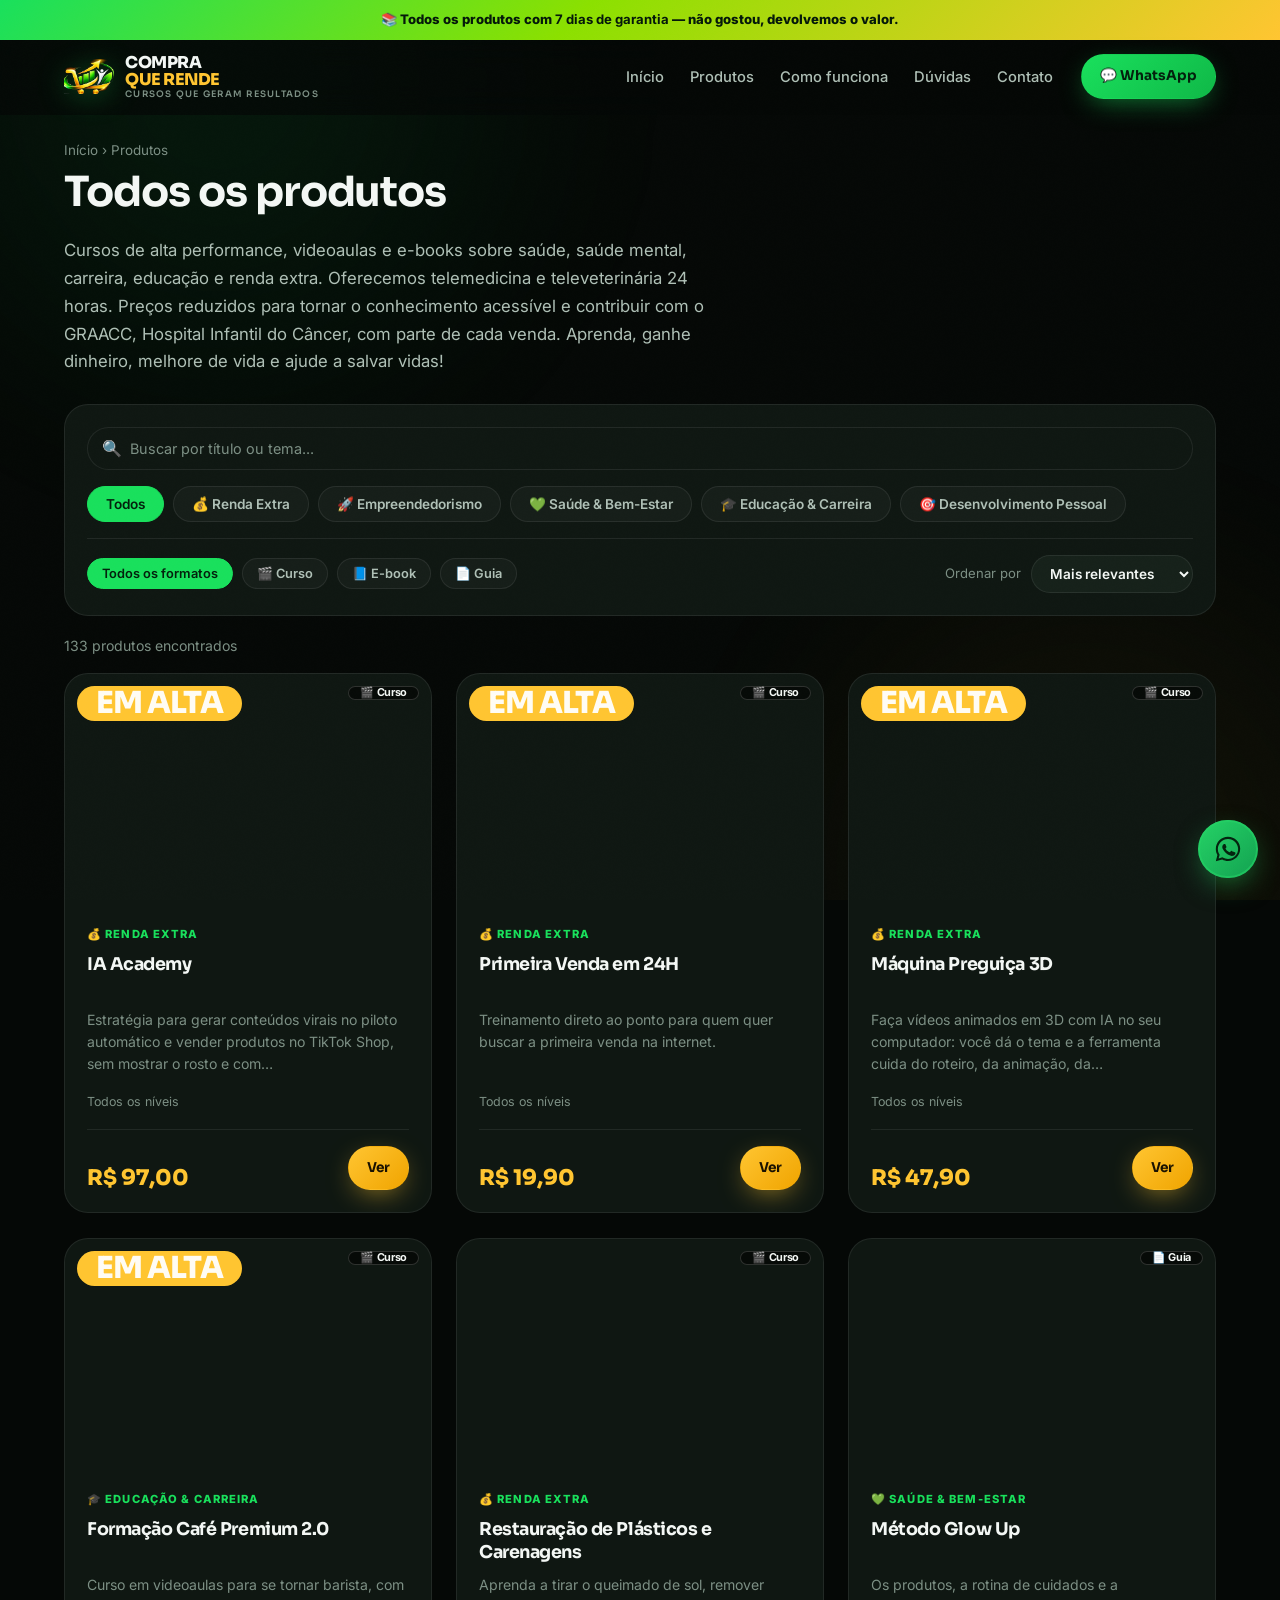
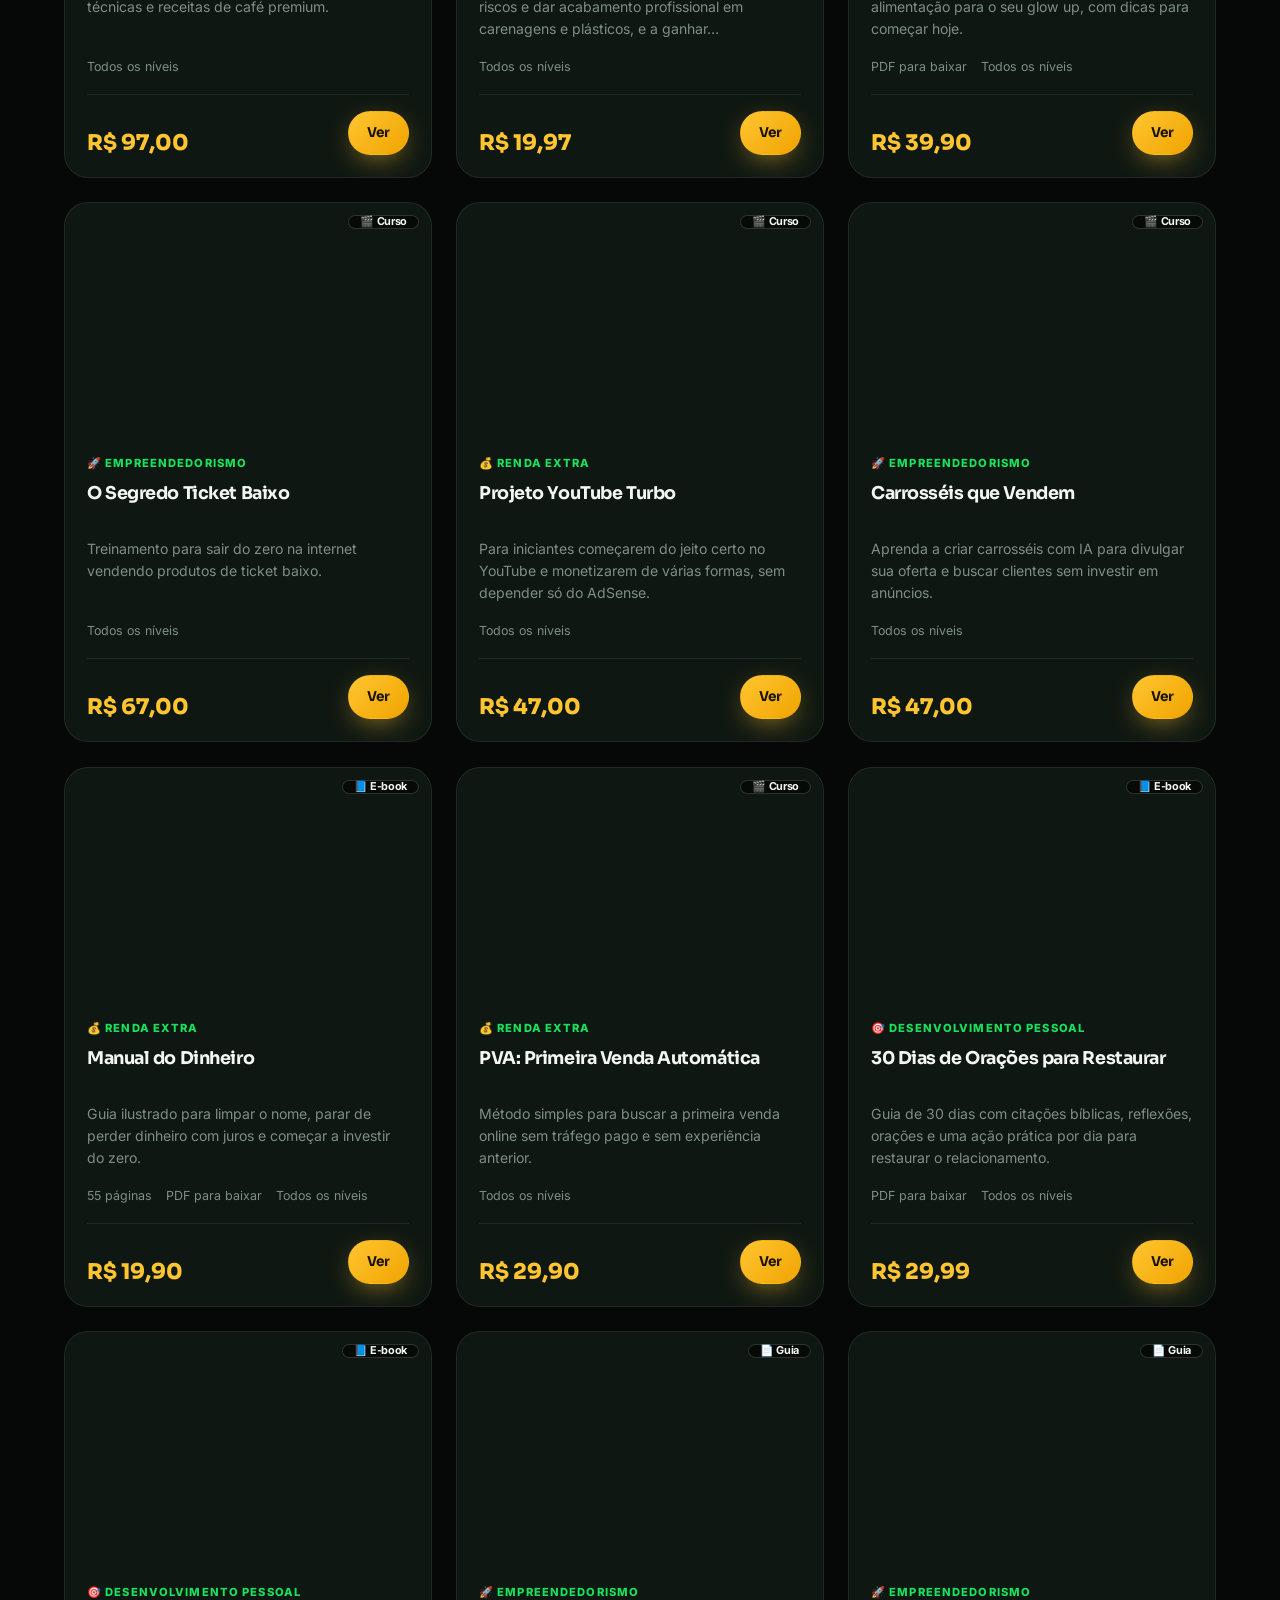
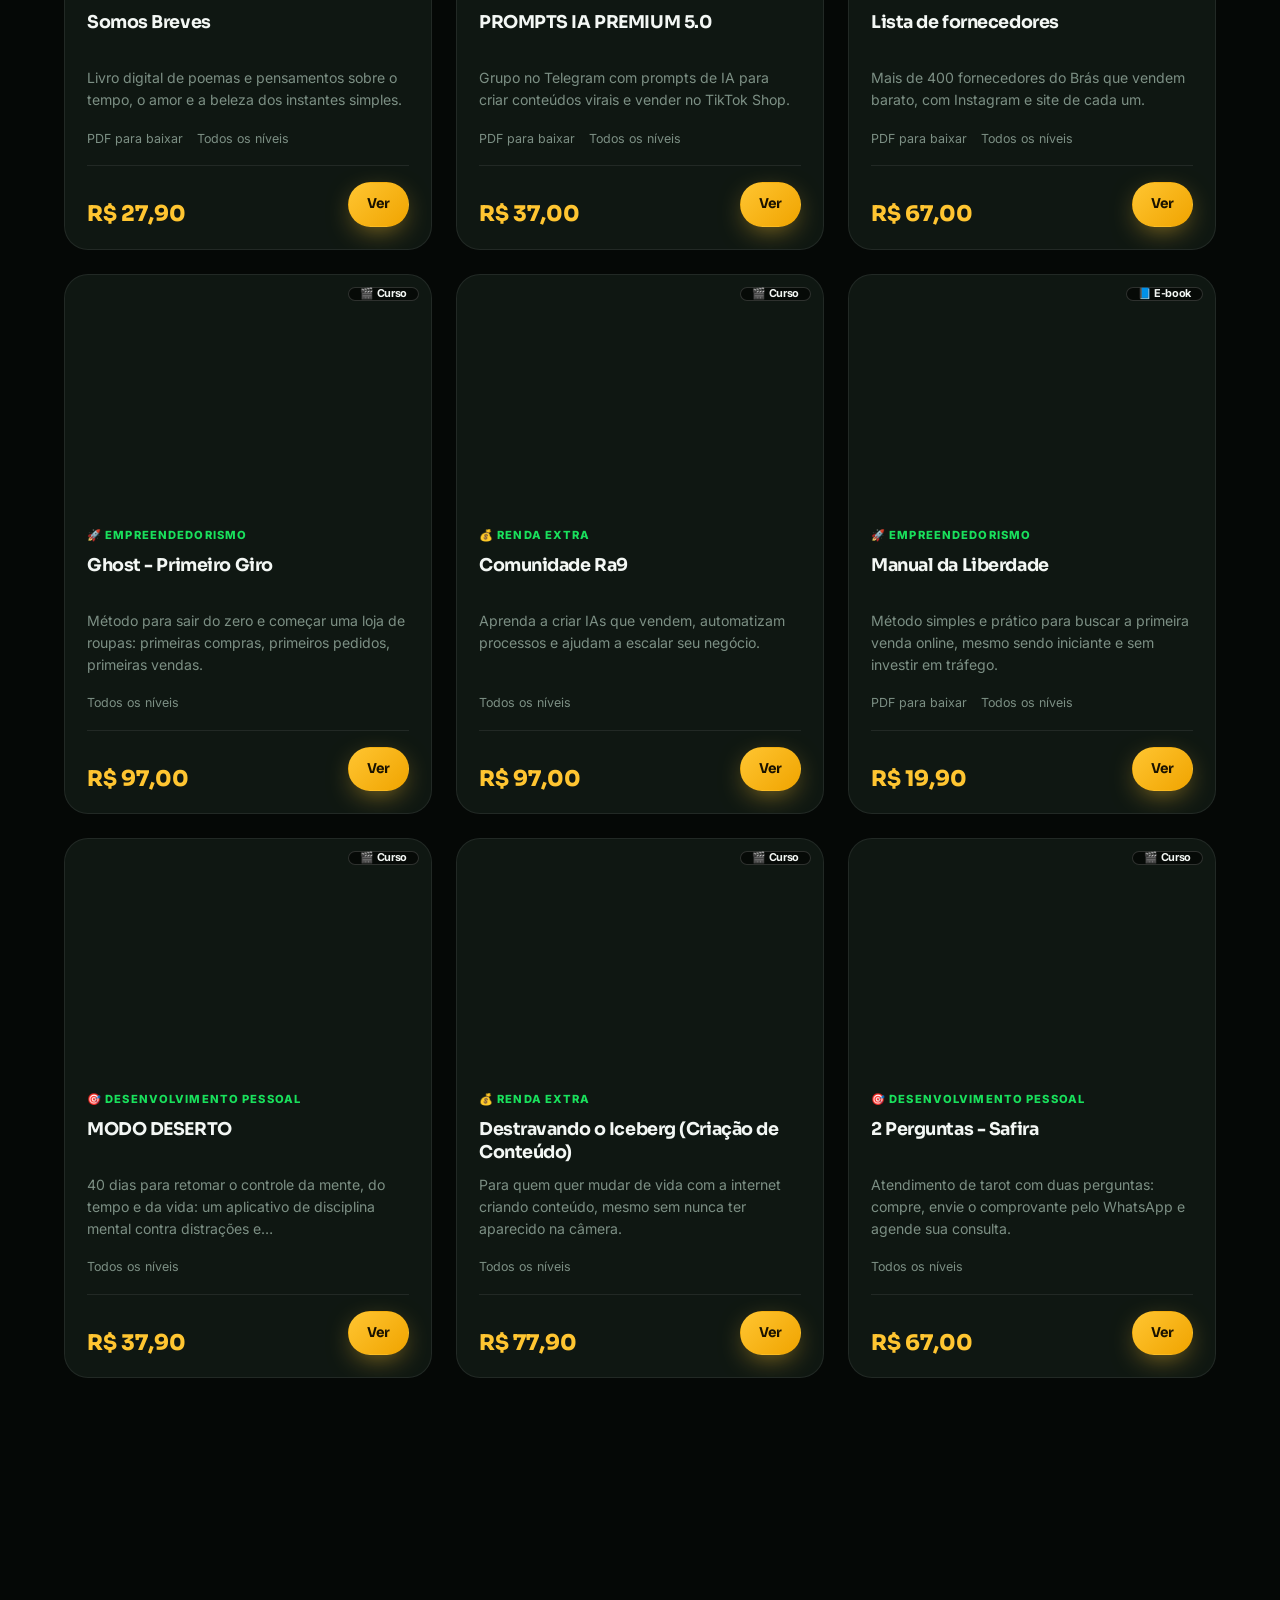
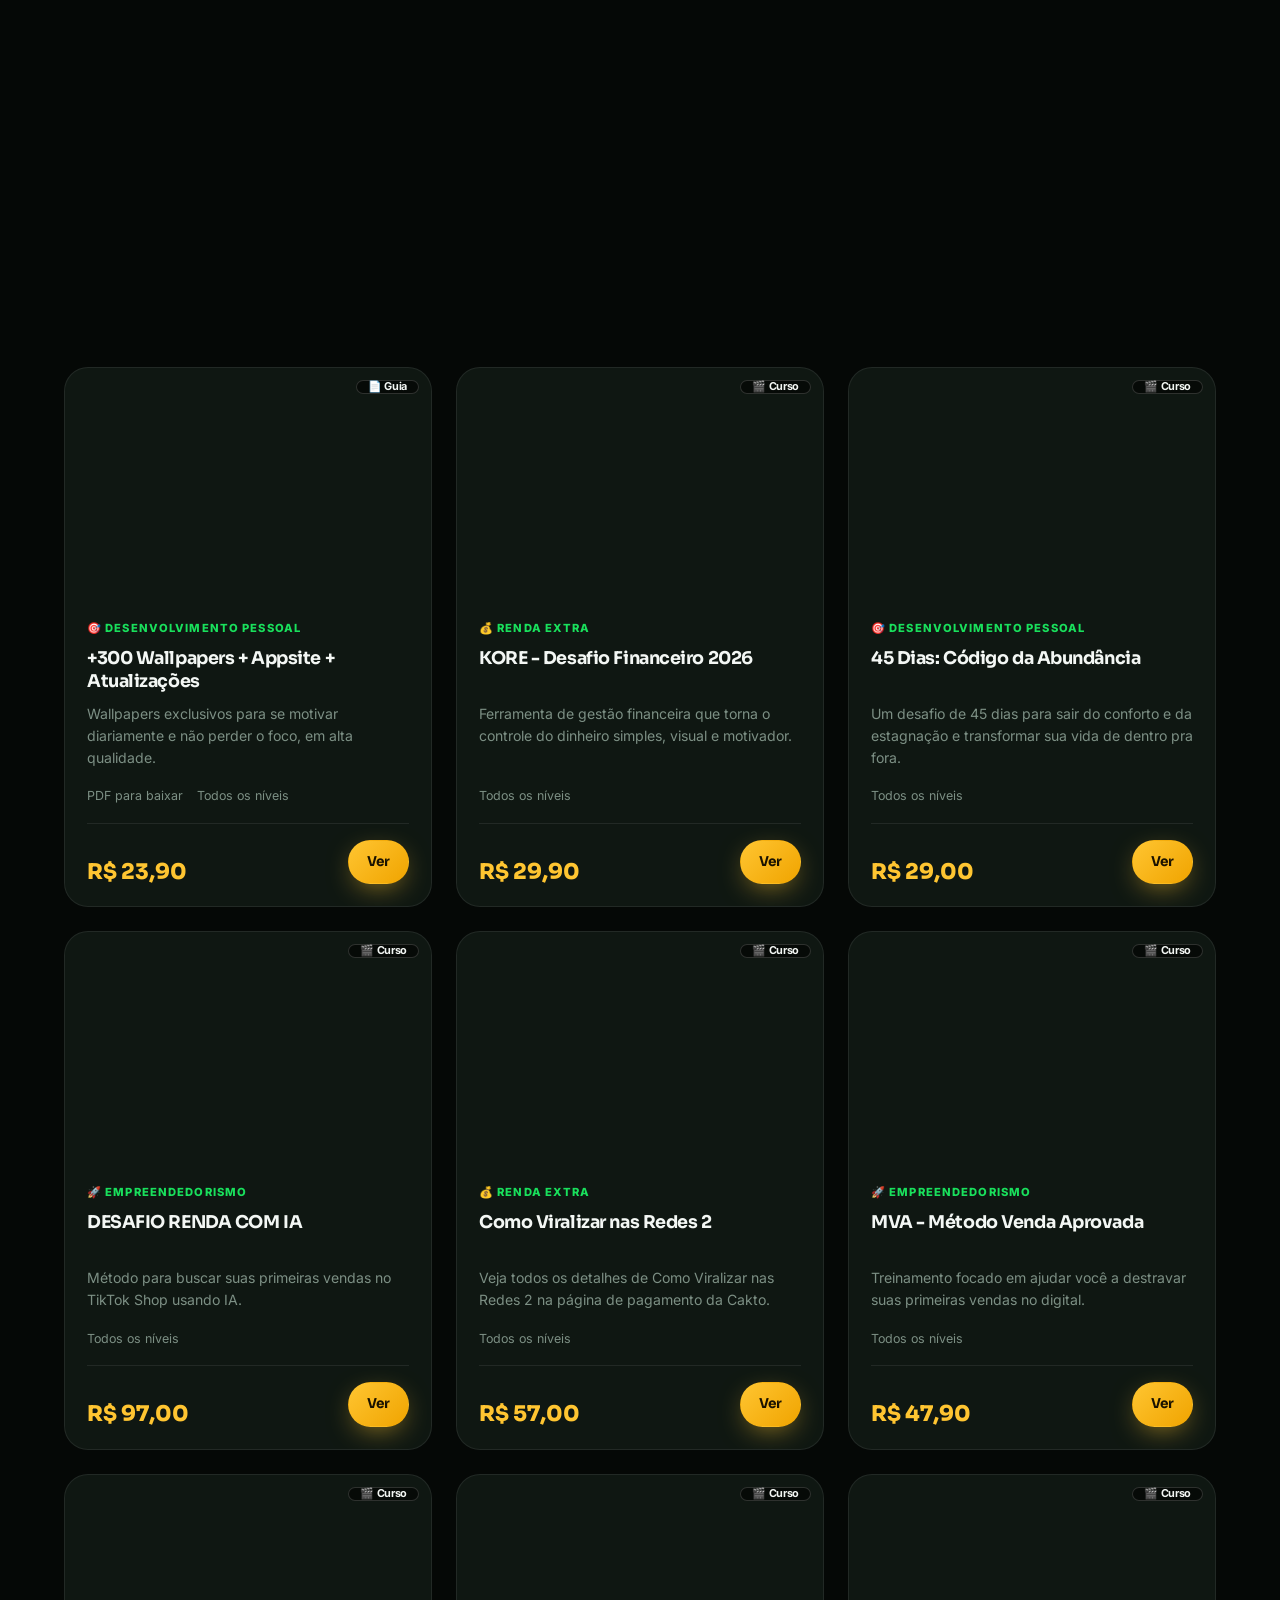
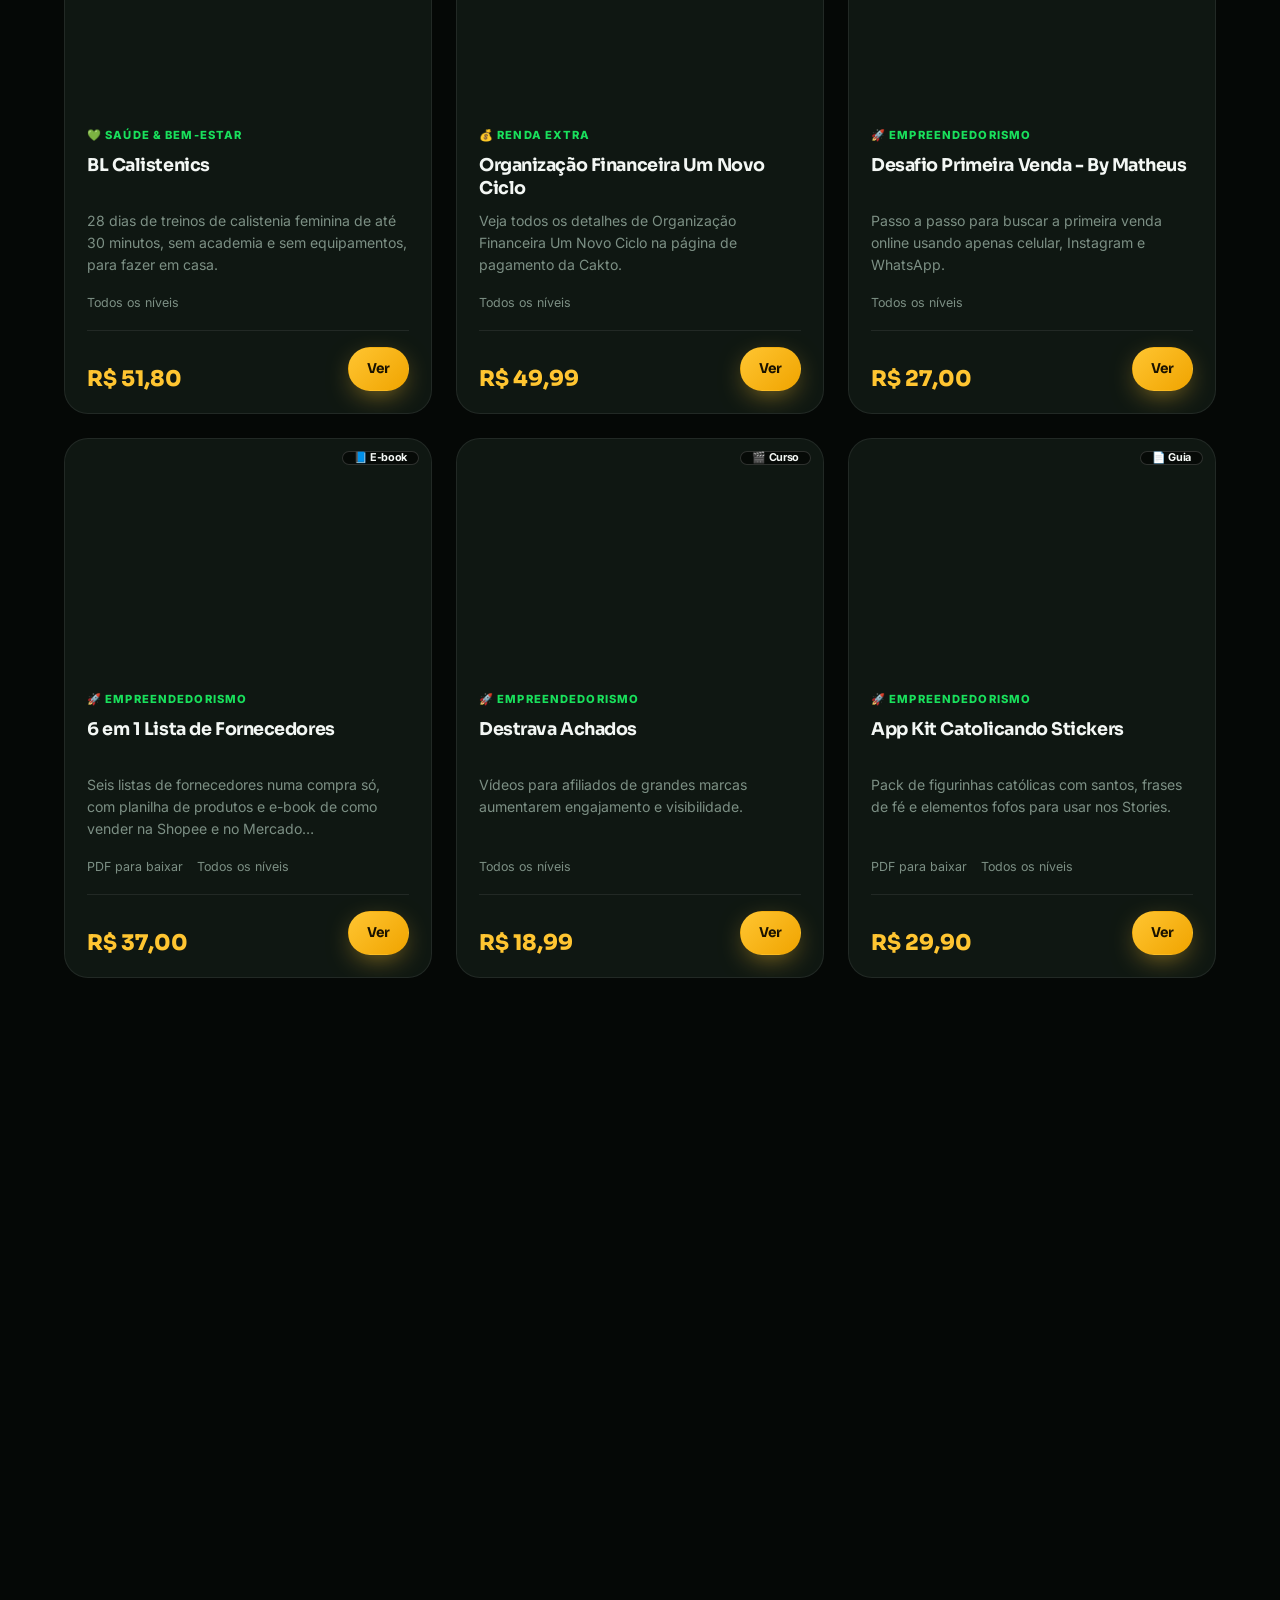
==== commit 543a654d: "Texto 01, telemedicina e televeterinaria lado a lado, logo GRAACC, sem Seguranca, faixa Mais buscado" ====
--- a/produtos.html
+++ b/produtos.html
@@ -91,7 +91,7 @@
 
     <div class="sec-head" style="margin-bottom:28px">
       <h1 style="font-size:clamp(1.9rem,4vw,2.6rem)">Todos os produtos</h1>
-      <p>Cursos, e-books e guias de baixo custo. Escolha pelo tema, pelo formato ou pelo preço.</p>
+      <p>Cursos de alta performance, videoaulas e e-books sobre saúde, saúde mental, carreira, educação e renda extra. Oferecemos telemedicina e televeterinária 24 horas. Preços reduzidos para tornar o conhecimento acessível e contribuir com o GRAACC, Hospital Infantil do Câncer, com parte de cada venda. Aprenda, ganhe dinheiro, melhore de vida e ajude a salvar vidas!</p>
     </div>
   </div>
 
--- a/assets/css/style.css
+++ b/assets/css/style.css
@@ -383,6 +383,24 @@
   line-height:1.5; color:var(--text);
   max-width:520px;
 }
+
+/* ---------- Selo do GRAACC no hero (logo é colorido: precisa de fundo branco) ---------- */
+.graacc{
+  display:flex; align-items:center; gap:16px; flex-wrap:wrap;
+  max-width:520px; padding:12px 18px;
+  background:#fff; border-radius:var(--r);
+  color:#22408F; font-size:.95rem; line-height:1.45; text-decoration:none;
+}
+.graacc img{ width:150px; height:auto; flex:none; }
+/* Telemedicina e televeterinária sempre lado a lado, também no celular */
+.hero__cta{ flex-wrap:nowrap; }
+.hero__cta .btn{ flex:1 1 0; min-width:0; justify-content:center; text-align:center; }
+@media (max-width:480px){
+  .hero__cta{ gap:10px; }
+  .hero__cta .btn{ padding:14px 8px; font-size:.9rem; white-space:nowrap; }
+}
+.graacc span{ flex:1 1 200px; }
+.graacc:hover b, .graacc:focus-visible b{ text-decoration:underline; }
 
 /* ---------- Grade de categorias (navegação marketplace) ---------- */
 .cat-grid{
@@ -1382,6 +1400,9 @@
   .pillar__ico{ width:34px; height:34px; margin-bottom:6px; font-size:1rem; }
   .pillar h4{ font-size:.74rem; }
   .pillar p{ display:none; }
+  /* Pedido do Gabriel: no celular as categorias apareciam duas vezes
+     (grade do topo e rodapé). Fica só a do topo. */
+  .footer__cats{ display:none; }
   .float-badge{ display:none; }
 }
 
